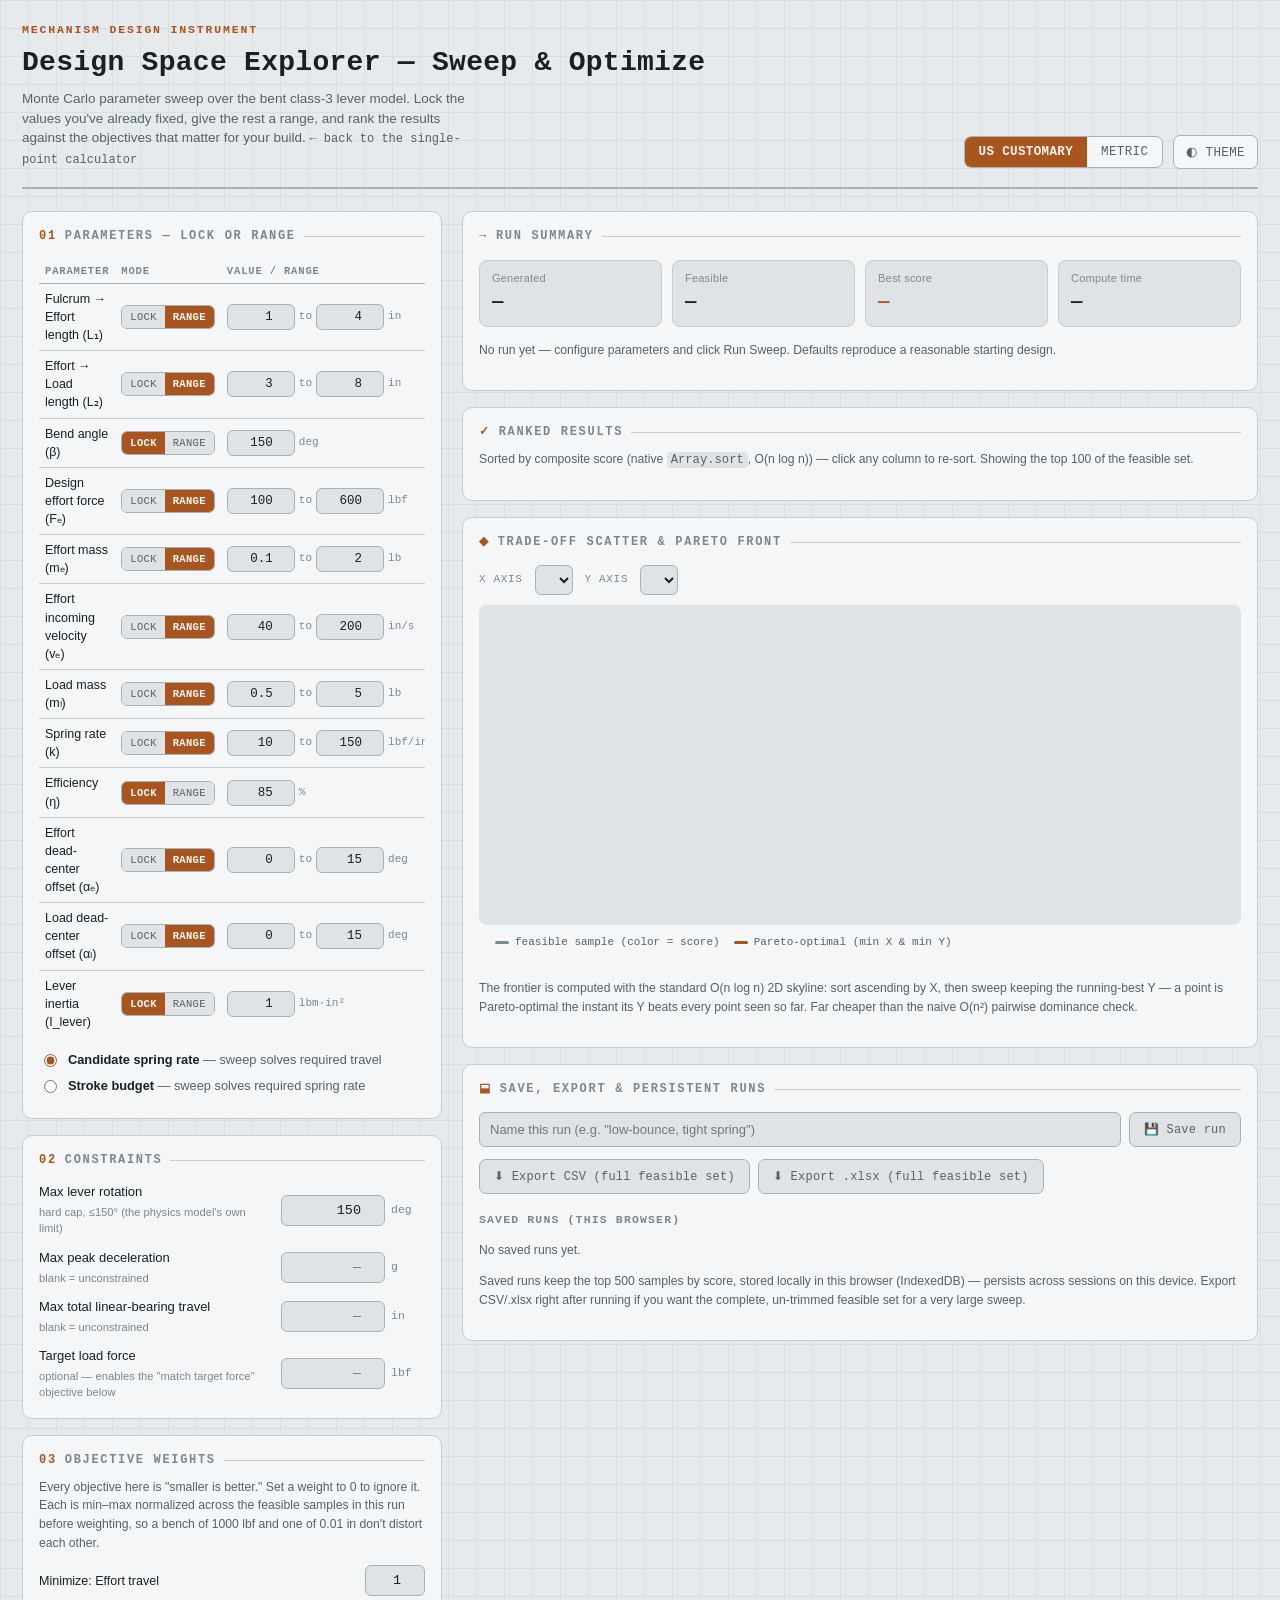
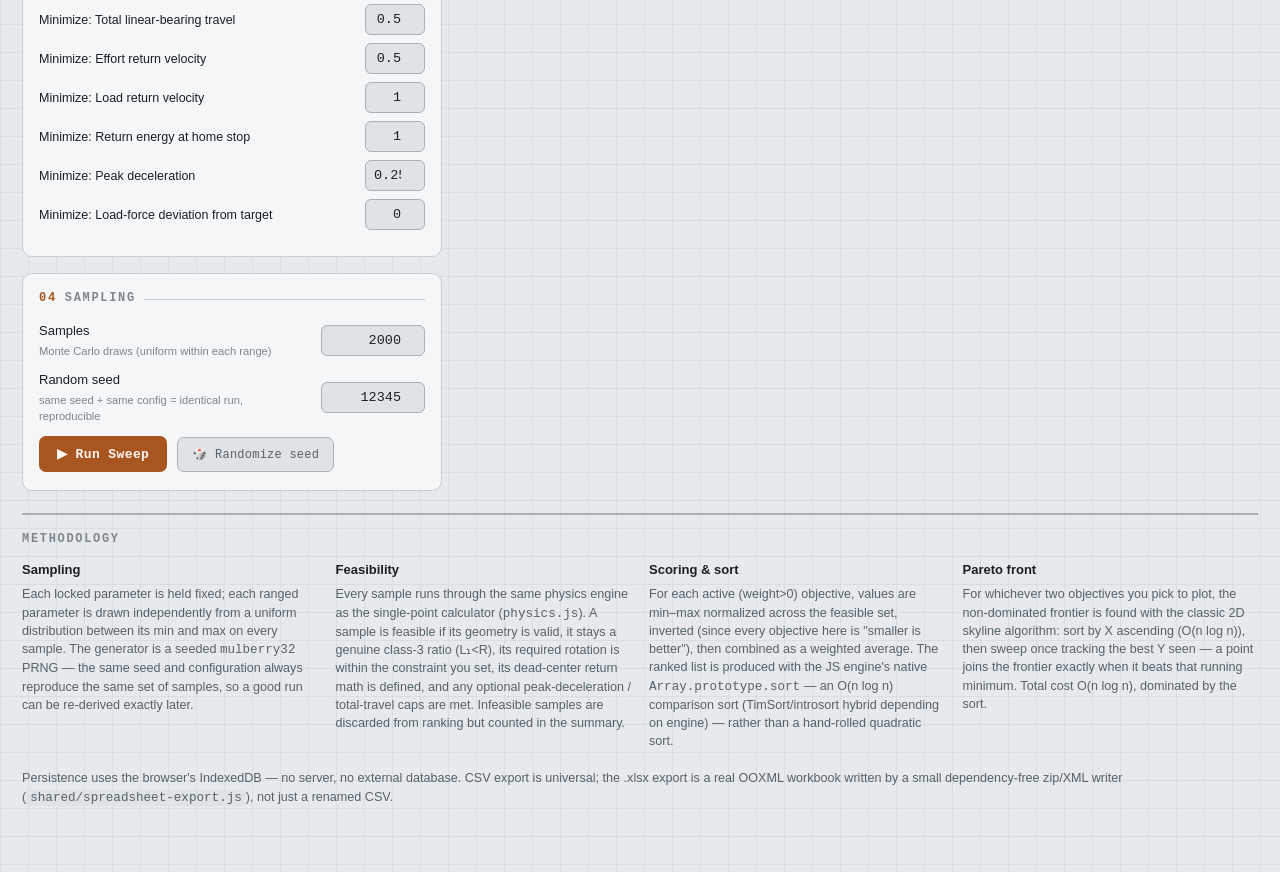
==== class3-lever-calculator/optimizer.html @ 18f984d5 "Add GitHub Pages, shared toolkit utilities, and a sweep/optimizer tool - GitHub Pages: workflow + ro" ====
<!doctype html>
<html lang="en">
<head>
<meta charset="UTF-8" />
<meta name="viewport" content="width=device-width, initial-scale=1.0" />
<title>Bent Class-3 Lever — Design Space Explorer</title>
<link rel="stylesheet" href="../shared/theme.css" />
<style>
  /* ---------- page-specific additions ---------- */
  .backlink { font-family: var(--font-mono); font-size: 12px; color: var(--ink-soft); text-decoration: none; }
  .backlink:hover { color: var(--accent); }

  .param-table { width: 100%; border-collapse: collapse; }
  .param-table th {
    text-align: left; font-family: var(--font-mono); font-size: 10.5px; letter-spacing: 0.08em;
    text-transform: uppercase; color: var(--ink-faint); padding: 4px 6px; border-bottom: 1px solid var(--line-strong);
  }
  .param-table td { padding: 6px 6px; border-bottom: 1px solid var(--line); font-size: 12.5px; vertical-align: middle; }
  .param-table tr:last-child td { border-bottom: none; }
  .param-table input[type="number"] { width: 68px; font-size: 12.5px; padding: 5px 6px; }
  .mode-toggle { display: inline-flex; border: 1px solid var(--line-strong); border-radius: 6px; overflow: hidden; }
  .mode-toggle button {
    border: none; background: var(--surface-2); color: var(--ink-soft); font-family: var(--font-mono);
    font-size: 10.5px; padding: 5px 8px; cursor: pointer; letter-spacing: 0.03em;
  }
  .mode-toggle button.active { background: var(--accent); color: var(--accent-ink); font-weight: 700; }
  .range-cell { display: flex; align-items: center; gap: 4px; }
  .range-cell span.to { color: var(--ink-faint); font-family: var(--font-mono); font-size: 11px; }
  .param-label { font-size: 12.5px; color: var(--ink); }

  .weight-row { display: grid; grid-template-columns: 1fr 60px; gap: 8px; align-items: center; margin-bottom: 8px; }
  .weight-row label { font-size: 12.5px; color: var(--ink); }
  .weight-row input { width: 100%; }

  .run-bar { display: flex; flex-wrap: wrap; gap: 10px; align-items: center; margin-top: 4px; }
  .run-btn {
    background: var(--accent); color: var(--accent-ink); border: none; border-radius: 7px;
    padding: 10px 18px; font-family: var(--font-mono); font-size: 13px; font-weight: 700;
    letter-spacing: 0.03em; cursor: pointer;
  }
  .run-btn:hover { filter: brightness(1.06); }
  .run-btn:disabled { opacity: 0.5; cursor: default; }
  .ghost-btn {
    background: var(--surface-2); color: var(--ink-soft); border: 1px solid var(--line-strong);
    border-radius: 7px; padding: 9px 14px; font-family: var(--font-mono); font-size: 12px;
    cursor: pointer; letter-spacing: 0.02em;
  }
  .ghost-btn:hover { color: var(--ink); }

  .summary-strip { display: grid; grid-template-columns: repeat(auto-fit, minmax(120px, 1fr)); gap: 10px; margin-bottom: 14px; }

  th.sortable { cursor: pointer; user-select: none; white-space: nowrap; }
  th.sortable:hover { color: var(--ink); }
  th.sortable .arrow { color: var(--accent); margin-left: 3px; }
  td.pareto-yes { position: relative; }
  tr.pareto-row { background: var(--accent-soft); }

  .axis-picker { display: flex; gap: 12px; flex-wrap: wrap; margin-bottom: 10px; align-items: center; }
  .axis-picker label { font-family: var(--font-mono); font-size: 11px; color: var(--ink-faint); text-transform: uppercase; letter-spacing: 0.06em; }
  .axis-picker select {
    font-family: var(--font-mono); font-size: 12px; padding: 6px 8px; border-radius: 6px;
    border: 1px solid var(--line-strong); background: var(--surface-2); color: var(--ink);
  }
  canvas#scatter { width: 100%; height: 320px; display: block; background: var(--surface-2); border-radius: 8px; }

  .saved-run { display: flex; justify-content: space-between; align-items: center; gap: 8px; padding: 8px 0; border-bottom: 1px solid var(--line); }
  .saved-run:last-child { border-bottom: none; }
  .saved-run .meta { font-size: 12px; color: var(--ink-soft); }
  .saved-run .meta strong { color: var(--ink); }
  .saved-run .actions { display: flex; gap: 6px; flex-wrap: wrap; }
  .saved-run .actions button {
    background: none; border: 1px solid var(--line-strong); color: var(--ink-soft); border-radius: 5px;
    padding: 4px 8px; font-family: var(--font-mono); font-size: 10.5px; cursor: pointer;
  }
  .saved-run .actions button:hover { color: var(--accent); border-color: var(--accent); }

  .save-row { display: flex; gap: 8px; margin-bottom: 12px; }
  .save-row input[type="text"] {
    flex: 1; padding: 8px 10px; border-radius: 6px; border: 1px solid var(--line-strong);
    background: var(--surface-2); color: var(--ink); font-size: 13px; font-family: var(--font-sans);
  }

  .export-row { display: flex; gap: 8px; flex-wrap: wrap; margin-top: 10px; }
</style>
</head>
<body>
<div class="wrap">

  <header class="top">
    <div class="title-block">
      <div class="eyebrow">Mechanism Design Instrument</div>
      <h1>Design Space Explorer — Sweep &amp; Optimize</h1>
      <p class="sub">Monte Carlo parameter sweep over the bent class-3 lever model. Lock the values you've already fixed, give the rest a range, and rank the results against the objectives that matter for your build. <a class="backlink" href="index.html">← back to the single-point calculator</a></p>
    </div>
    <div class="top-controls">
      <div class="segmented" id="unitToggle" role="group" aria-label="Unit system">
        <button data-unit="us" class="active">US CUSTOMARY</button>
        <button data-unit="si">METRIC</button>
      </div>
      <button class="theme-btn" id="themeToggle" type="button">◐ THEME</button>
    </div>
  </header>

  <div class="layout">
    <!-- ============ CONFIG COLUMN ============ -->
    <div class="col">

      <div class="card">
        <h2><span class="n">01</span> Parameters — Lock or Range</h2>
        <div class="table-wrap">
          <table class="param-table" id="paramTable">
            <thead><tr><th>Parameter</th><th>Mode</th><th>Value / Range</th></tr></thead>
            <tbody></tbody>
          </table>
        </div>
        <div class="radio-toggle" id="springModeToggle" style="margin-top:14px;">
          <label><input type="radio" name="springMode" value="givenK" checked> <span><strong>Candidate spring rate</strong> — sweep solves required travel</span></label>
          <label><input type="radio" name="springMode" value="givenX"> <span><strong>Stroke budget</strong> — sweep solves required spring rate</span></label>
        </div>
      </div>

      <div class="card">
        <h2><span class="n">02</span> Constraints</h2>
        <div class="field-row">
          <label><span class="label-text">Max lever rotation</span><span class="hint">hard cap, ≤150° (the physics model's own limit)</span></label>
          <div class="input-unit"><input type="number" id="cMaxDTheta" value="150" min="1" max="150" /><span class="unit-tag">deg</span></div>
        </div>
        <div class="field-row">
          <label><span class="label-text">Max peak deceleration</span><span class="hint">blank = unconstrained</span></label>
          <div class="input-unit"><input type="number" id="cMaxG" placeholder="—" /><span class="unit-tag">g</span></div>
        </div>
        <div class="field-row">
          <label><span class="label-text">Max total linear-bearing travel</span><span class="hint">blank = unconstrained</span></label>
          <div class="input-unit"><input type="number" id="cMaxTravel" placeholder="—" /><span class="unit-tag" data-u="length"></span></div>
        </div>
        <div class="field-row">
          <label><span class="label-text">Target load force</span><span class="hint">optional — enables the "match target force" objective below</span></label>
          <div class="input-unit"><input type="number" id="cTargetFl" placeholder="—" /><span class="unit-tag" data-u="force"></span></div>
        </div>
      </div>

      <div class="card">
        <h2><span class="n">03</span> Objective Weights</h2>
        <p class="note" style="margin-top:-6px;">Every objective here is "smaller is better." Set a weight to 0 to ignore it. Each is min–max normalized across the feasible samples in this run before weighting, so a bench of 1000 lbf and one of 0.01 in don't distort each other.</p>
        <div id="weightRows"></div>
      </div>

      <div class="card">
        <h2><span class="n">04</span> Sampling</h2>
        <div class="field-row">
          <label><span class="label-text">Samples</span><span class="hint">Monte Carlo draws (uniform within each range)</span></label>
          <div class="input-unit"><input type="number" id="nSamples" value="2000" min="10" max="50000" step="1" /></div>
        </div>
        <div class="field-row">
          <label><span class="label-text">Random seed</span><span class="hint">same seed + same config = identical run, reproducible</span></label>
          <div class="input-unit"><input type="number" id="seed" value="12345" /></div>
        </div>
        <div class="run-bar">
          <button class="run-btn" id="runBtn" type="button">▶ Run Sweep</button>
          <button class="ghost-btn" id="randomSeedBtn" type="button">🎲 Randomize seed</button>
        </div>
      </div>

    </div>

    <!-- ============ RESULTS COLUMN ============ -->
    <div class="col">

      <div class="card">
        <h2><span class="n">→</span> Run Summary</h2>
        <div class="summary-strip" id="summaryStrip">
          <div class="stat"><div class="label">Generated</div><div class="value">—</div></div>
          <div class="stat"><div class="label">Feasible</div><div class="value">—</div></div>
          <div class="stat accent"><div class="label">Best score</div><div class="value">—</div></div>
          <div class="stat"><div class="label">Compute time</div><div class="value">—</div></div>
        </div>
        <p class="note" id="emptyNote">No run yet — configure parameters and click Run Sweep. Defaults reproduce a reasonable starting design.</p>
      </div>

      <div class="card">
        <h2><span class="n">✓</span> Ranked Results</h2>
        <p class="note" style="margin-top:-6px;">Sorted by composite score (native <code>Array.sort</code>, O(n log n)) — click any column to re-sort. Showing the top <span id="tableLimitLabel">100</span> of the feasible set.</p>
        <div class="table-wrap">
          <table class="spec" id="resultsTable">
            <thead><tr></tr></thead>
            <tbody></tbody>
          </table>
        </div>
      </div>

      <div class="card">
        <h2><span class="n">◆</span> Trade-off Scatter &amp; Pareto Front</h2>
        <div class="axis-picker">
          <label>X axis</label><select id="axisX"></select>
          <label>Y axis</label><select id="axisY"></select>
          <span class="note" id="paretoCount" style="margin:0;"></span>
        </div>
        <canvas id="scatter" width="900" height="320"></canvas>
        <div class="diagram-legend">
          <span class="item"><span class="swatch" style="background:var(--ink-faint);"></span> feasible sample (color = score)</span>
          <span class="item"><span class="swatch" style="background:var(--accent);"></span> Pareto-optimal (min X &amp; min Y)</span>
        </div>
        <p class="note">The frontier is computed with the standard O(n log n) 2D skyline: sort ascending by X, then sweep keeping the running-best Y — a point is Pareto-optimal the instant its Y beats every point seen so far. Far cheaper than the naive O(n²) pairwise dominance check.</p>
      </div>

      <div class="card">
        <h2><span class="n">⬓</span> Save, Export &amp; Persistent Runs</h2>
        <div class="save-row">
          <input type="text" id="saveName" placeholder="Name this run (e.g. &quot;low-bounce, tight spring&quot;)" />
          <button class="ghost-btn" id="saveBtn" type="button">💾 Save run</button>
        </div>
        <div class="export-row">
          <button class="ghost-btn" id="exportCsvBtn" type="button">⬇ Export CSV (full feasible set)</button>
          <button class="ghost-btn" id="exportXlsxBtn" type="button">⬇ Export .xlsx (full feasible set)</button>
        </div>
        <h3 style="font-family:var(--font-mono); font-size:11.5px; letter-spacing:0.1em; text-transform:uppercase; color:var(--ink-faint); margin:18px 0 6px;">Saved runs (this browser)</h3>
        <div id="savedRunsList"><p class="note">No saved runs yet.</p></div>
        <p class="note">Saved runs keep the top 500 samples by score, stored locally in this browser (IndexedDB) — persists across sessions on this device. Export CSV/.xlsx right after running if you want the complete, un-trimmed feasible set for a very large sweep.</p>
      </div>

    </div>
  </div>

  <footer class="methodology">
    <h2>Methodology</h2>
    <div class="grid">
      <div>
        <h3>Sampling</h3>
        <p>Each locked parameter is held fixed; each ranged parameter is drawn independently from a uniform distribution between its min and max on every sample. The generator is a seeded <code>mulberry32</code> PRNG — the same seed and configuration always reproduce the same set of samples, so a good run can be re-derived exactly later.</p>
      </div>
      <div>
        <h3>Feasibility</h3>
        <p>Every sample runs through the same physics engine as the single-point calculator (<code>physics.js</code>). A sample is feasible if its geometry is valid, it stays a genuine class-3 ratio (L₁&lt;R), its required rotation is within the constraint you set, its dead-center return math is defined, and any optional peak-deceleration / total-travel caps are met. Infeasible samples are discarded from ranking but counted in the summary.</p>
      </div>
      <div>
        <h3>Scoring &amp; sort</h3>
        <p>For each active (weight&gt;0) objective, values are min–max normalized across the feasible set, inverted (since every objective here is "smaller is better"), then combined as a weighted average. The ranked list is produced with the JS engine's native <code>Array.prototype.sort</code> — an O(n log n) comparison sort (TimSort/introsort hybrid depending on engine) — rather than a hand-rolled quadratic sort.</p>
      </div>
      <div>
        <h3>Pareto front</h3>
        <p>For whichever two objectives you pick to plot, the non-dominated frontier is found with the classic 2D skyline algorithm: sort by X ascending (O(n log n)), then sweep once tracking the best Y seen — a point joins the frontier exactly when it beats that running minimum. Total cost O(n log n), dominated by the sort.</p>
      </div>
    </div>
    <p class="note" style="margin-top:14px;">Persistence uses the browser's IndexedDB — no server, no external database. CSV export is universal; the .xlsx export is a real OOXML workbook written by a small dependency-free zip/XML writer (<code>shared/spreadsheet-export.js</code>), not just a renamed CSV.</p>
  </footer>

</div>

<script src="../shared/prng.js"></script>
<script src="../shared/spreadsheet-export.js"></script>
<script src="../shared/idb-store.js"></script>
<script src="physics.js"></script>
<script>
(function () {
  "use strict";

  const LP = window.LeverPhysics;
  const { DEG_TO_RAD } = LP;
  let sys = "us";

  // ---------- parameter metadata ----------
  const PARAM_DEFS = [
    { id: "L1", label: "Fulcrum → Effort length (L₁)", kind: "length", lock: 2.0, range: [1, 4] },
    { id: "L2", label: "Effort → Load length (L₂)", kind: "length", lock: 5.0, range: [3, 8] },
    { id: "beta", label: "Bend angle (β)", kind: "deg", lock: 150, range: [90, 180] },
    { id: "Fe", label: "Design effort force (Fₑ)", kind: "force", lock: 300, range: [100, 600] },
    { id: "me", label: "Effort mass (mₑ)", kind: "mass", lock: 0.5, range: [0.1, 2] },
    { id: "ve", label: "Effort incoming velocity (vₑ)", kind: "velocity", lock: 120, range: [40, 200] },
    { id: "ml", label: "Load mass (mₗ)", kind: "mass", lock: 2.0, range: [0.5, 5] },
    { id: "k", label: "Spring rate (k)", kind: "rate", lock: 50, range: [10, 150], springMode: "givenK" },
    { id: "xBudget", label: "Spring travel budget", kind: "length", lock: 1.0, range: [0.25, 2], springMode: "givenX" },
    { id: "eta", label: "Efficiency (η)", kind: "pct", lock: 85, range: [60, 95] },
    { id: "alphaEffort", label: "Effort dead-center offset (αₑ)", kind: "deg", lock: 3, range: [0, 15] },
    { id: "alphaLoad", label: "Load dead-center offset (αₗ)", kind: "deg", lock: 3, range: [0, 15] },
    { id: "ILever", label: "Lever inertia (I_lever)", kind: "inertia", lock: 1.0, range: [0.2, 3] }
  ];

  function paramToSI(p, displayVal) {
    if (p.kind === "deg") return displayVal;
    if (p.kind === "pct") return displayVal / 100;
    return LP.toSI(p.kind, displayVal, sys);
  }
  function paramFromSI(p, siVal) {
    if (p.kind === "deg") return siVal;
    if (p.kind === "pct") return siVal * 100;
    return LP.fromSI(p.kind, siVal, sys);
  }
  function unitLabel(p) {
    if (p.kind === "deg") return "deg";
    if (p.kind === "pct") return "%";
    return LP.UNITS[sys][p.kind];
  }

  // param config state: { mode: 'lock'|'range', lock: number, min: number, max: number } in DISPLAY units
  const paramConfigs = {};
  PARAM_DEFS.forEach(p => {
    paramConfigs[p.id] = { mode: "range", lock: p.lock, min: p.range[0], max: p.range[1] };
  });
  paramConfigs.beta.mode = "lock"; // sensible default: most people fix bend angle, sweep the rest
  paramConfigs.ILever.mode = "lock";
  paramConfigs.eta.mode = "lock";

  let springMode = "givenK";

  // ---------- metrics (all "smaller is better") ----------
  const METRICS = [
    { id: "sE", label: "Effort travel", kind: "length", get: s => s.r.sE },
    { id: "totalTravel", label: "Total linear-bearing travel", kind: "length", get: s => s.r.totalTravel },
    { id: "vEffortHome", label: "Effort return velocity", kind: "velocity", get: s => s.r.vEffortHome },
    { id: "vLoadHome", label: "Load return velocity", kind: "velocity", get: s => s.r.vLoadHome },
    { id: "Ereturn", label: "Return energy at home stop", kind: "energy", get: s => s.r.Ereturn },
    { id: "aMaxG", label: "Peak deceleration", kind: "g", get: s => s.r.aMaxG },
    { id: "FloadDevPct", label: "Load-force deviation from target", kind: "pct", get: s => s.FloadDevPct }
  ];
  const defaultWeights = { sE: 1, totalTravel: 0.5, vEffortHome: 0.5, vLoadHome: 1, Ereturn: 1, aMaxG: 0.25, FloadDevPct: 0 };
  const weights = Object.assign({}, defaultWeights);

  function fmtMetric(kind, siVal) {
    if (kind === "energy") return sys === "us" ? siVal / (LP.LBF_TO_N * LP.IN_TO_M) : siVal;
    if (kind === "g" || kind === "pct") return siVal;
    return LP.fromSI(kind, siVal, sys);
  }
  function metricUnit(kind) {
    if (kind === "energy") return sys === "us" ? "in·lbf" : "J";
    if (kind === "g") return "g";
    if (kind === "pct") return "%";
    return LP.UNITS[sys][kind];
  }

  // ---------- build parameter table UI ----------
  const paramTableBody = document.querySelector("#paramTable tbody");
  function renderParamTable() {
    paramTableBody.innerHTML = "";
    PARAM_DEFS.forEach(p => {
      if (p.springMode && p.springMode !== springMode) return;
      const cfg = paramConfigs[p.id];
      const tr = document.createElement("tr");
      tr.dataset.id = p.id;

      const tdLabel = document.createElement("td");
      tdLabel.innerHTML = `<span class="param-label">${p.label}</span>`;
      tr.appendChild(tdLabel);

      const tdMode = document.createElement("td");
      tdMode.innerHTML = `<div class="mode-toggle">
        <button data-mode="lock" class="${cfg.mode === "lock" ? "active" : ""}">LOCK</button>
        <button data-mode="range" class="${cfg.mode === "range" ? "active" : ""}">RANGE</button>
      </div>`;
      tr.appendChild(tdMode);

      const tdVal = document.createElement("td");
      renderValueCell(tdVal, p, cfg);
      tr.appendChild(tdVal);

      paramTableBody.appendChild(tr);

      tdMode.querySelectorAll("button").forEach(btn => {
        btn.addEventListener("click", () => {
          cfg.mode = btn.dataset.mode;
          tdMode.querySelectorAll("button").forEach(b => b.classList.toggle("active", b === btn));
          renderValueCell(tdVal, p, cfg);
        });
      });
    });
  }

  function renderValueCell(td, p, cfg) {
    td.innerHTML = "";
    const unit = unitLabel(p);
    if (cfg.mode === "lock") {
      td.innerHTML = `<div class="range-cell"><input type="number" class="v-lock" step="any" value="${cfg.lock}"> <span class="to">${unit}</span></div>`;
      td.querySelector(".v-lock").addEventListener("input", e => { cfg.lock = parseFloat(e.target.value) || 0; });
    } else {
      td.innerHTML = `<div class="range-cell"><input type="number" class="v-min" step="any" value="${cfg.min}"> <span class="to">to</span> <input type="number" class="v-max" step="any" value="${cfg.max}"> <span class="to">${unit}</span></div>`;
      td.querySelector(".v-min").addEventListener("input", e => { cfg.min = parseFloat(e.target.value) || 0; });
      td.querySelector(".v-max").addEventListener("input", e => { cfg.max = parseFloat(e.target.value) || 0; });
    }
  }

  document.querySelectorAll('input[name="springMode"]').forEach(r => {
    r.addEventListener("change", e => { springMode = e.target.value; renderParamTable(); });
  });

  // ---------- weight rows ----------
  const weightRowsEl = document.getElementById("weightRows");
  function renderWeightRows() {
    weightRowsEl.innerHTML = "";
    METRICS.forEach(m => {
      const row = document.createElement("div");
      row.className = "weight-row";
      row.innerHTML = `<label>Minimize: ${m.label}</label><input type="number" step="0.05" min="0" max="5" value="${weights[m.id]}">`;
      row.querySelector("input").addEventListener("input", e => { weights[m.id] = Math.max(0, parseFloat(e.target.value) || 0); });
      weightRowsEl.appendChild(row);
    });
  }

  // ---------- unit toggle / theme ----------
  function refreshLengthTags() {
    document.querySelectorAll('.unit-tag[data-u="length"]').forEach(el => el.textContent = LP.UNITS[sys].length);
    document.querySelectorAll('.unit-tag[data-u="force"]').forEach(el => el.textContent = LP.UNITS[sys].force);
  }
  document.getElementById("unitToggle").addEventListener("click", e => {
    const btn = e.target.closest("button[data-unit]");
    if (!btn) return;
    const oldSys = sys;
    sys = btn.getAttribute("data-unit");
    if (oldSys === sys) return;
    document.querySelectorAll("#unitToggle button").forEach(b => b.classList.toggle("active", b === btn));
    // convert stored display-unit configs so the underlying physical scenario is unchanged
    PARAM_DEFS.forEach(p => {
      if (p.kind === "deg" || p.kind === "pct") return;
      const cfg = paramConfigs[p.id];
      const siLock = LP.toSI(p.kind, cfg.lock, oldSys);
      const siMin = LP.toSI(p.kind, cfg.min, oldSys);
      const siMax = LP.toSI(p.kind, cfg.max, oldSys);
      cfg.lock = round(LP.fromSI(p.kind, siLock, sys));
      cfg.min = round(LP.fromSI(p.kind, siMin, sys));
      cfg.max = round(LP.fromSI(p.kind, siMax, sys));
    });
    refreshLengthTags();
    renderParamTable();
    if (lastRun) runSweep(); // refresh displayed results in the new units
  });

  document.getElementById("themeToggle").addEventListener("click", () => {
    const root = document.documentElement;
    const cur = root.getAttribute("data-theme");
    const prefersDark = window.matchMedia("(prefers-color-scheme: dark)").matches;
    root.setAttribute("data-theme", !cur ? (prefersDark ? "light" : "dark") : (cur === "dark" ? "light" : "dark"));
    if (lastRun) drawScatter();
  });

  function round(v) { return Math.round(v * 10000) / 10000; }

  // ---------- sweep engine ----------
  let lastRun = null; // { samples: feasible[], generated, elapsedMs, config snapshot }

  function runSweep() {
    const n = clampInt(document.getElementById("nSamples").value, 10, 50000, 2000);
    const seed = parseInt(document.getElementById("seed").value, 10) || 12345;
    const rand = window.SharedPRNG.mulberry32(seed);
    const t0 = performance.now();

    const maxDTheta = clampInt(document.getElementById("cMaxDTheta").value, 1, 150, 150);
    const maxGraw = parseFloat(document.getElementById("cMaxG").value);
    const maxG = isFinite(maxGraw) ? maxGraw : Infinity;
    const maxTravelRaw = parseFloat(document.getElementById("cMaxTravel").value);
    const maxTravelSI = isFinite(maxTravelRaw) ? LP.toSI("length", maxTravelRaw, sys) : Infinity;
    const targetFlRaw = parseFloat(document.getElementById("cTargetFl").value);
    const targetFlSI = isFinite(targetFlRaw) && targetFlRaw > 0 ? LP.toSI("force", targetFlRaw, sys) : 0;

    const all = [];
    for (let i = 0; i < n; i++) {
      const input = { springMode };
      PARAM_DEFS.forEach(p => {
        if (p.springMode && p.springMode !== springMode) return;
        const cfg = paramConfigs[p.id];
        const displayVal = cfg.mode === "lock" ? cfg.lock : window.SharedPRNG.uniform(rand, cfg.min, cfg.max);
        input[p.id] = paramToSI(p, displayVal);
      });
      if (input.k === undefined) input.k = 0;
      if (input.xBudget === undefined) input.xBudget = 0;

      const r = LP.computeAll(input);
      const FloadDevPct = targetFlSI > 0 && isFinite(r.Fl) ? Math.abs(r.Fl - targetFlSI) / targetFlSI * 100 : 0;
      all.push({ input, r, FloadDevPct, score: 0 });
    }

    const feasible = all.filter(s =>
      s.r.feasible &&
      s.r.dThetaDeg <= maxDTheta &&
      s.r.aMaxG <= maxG &&
      s.r.totalTravel <= maxTravelSI
    );

    // composite scoring
    const activeMetrics = METRICS.filter(m => weights[m.id] > 0 && (m.id !== "FloadDevPct" || targetFlSI > 0));
    const ranges = {};
    activeMetrics.forEach(m => {
      let lo = Infinity, hi = -Infinity;
      feasible.forEach(s => { const v = m.get(s); if (v < lo) lo = v; if (v > hi) hi = v; });
      ranges[m.id] = { lo, hi };
    });
    const totalWeight = activeMetrics.reduce((a, m) => a + weights[m.id], 0) || 1;
    feasible.forEach(s => {
      let score = 0;
      activeMetrics.forEach(m => {
        const v = m.get(s);
        const { lo, hi } = ranges[m.id];
        const norm = hi > lo ? (v - lo) / (hi - lo) : 0;
        score += weights[m.id] * (1 - norm);
      });
      s.score = score / totalWeight;
    });
    feasible.sort((a, b) => b.score - a.score); // native O(n log n) sort

    const elapsedMs = performance.now() - t0;
    lastRun = { feasible, generated: n, elapsedMs, activeMetrics };
    renderSummary();
    renderResultsTable("score", "desc");
    populateAxisPickers();
    drawScatter();
    document.getElementById("emptyNote").style.display = "none";
  }

  function clampInt(v, lo, hi, dflt) {
    const n = parseInt(v, 10);
    if (!isFinite(n)) return dflt;
    return Math.max(lo, Math.min(hi, n));
  }

  document.getElementById("runBtn").addEventListener("click", runSweep);
  document.getElementById("randomSeedBtn").addEventListener("click", () => {
    document.getElementById("seed").value = Math.floor(Math.random() * 2147483647);
  });

  // ---------- summary ----------
  function renderSummary() {
    const strip = document.getElementById("summaryStrip");
    const best = lastRun.feasible[0];
    strip.innerHTML = `
      <div class="stat"><div class="label">Generated</div><div class="value">${lastRun.generated.toLocaleString()}</div></div>
      <div class="stat"><div class="label">Feasible</div><div class="value">${lastRun.feasible.length.toLocaleString()} <span class="unit">/ ${lastRun.generated.toLocaleString()}</span></div></div>
      <div class="stat accent"><div class="label">Best score</div><div class="value">${best ? best.score.toFixed(4) : "—"}</div></div>
      <div class="stat"><div class="label">Compute time</div><div class="value">${lastRun.elapsedMs.toFixed(1)} <span class="unit">ms</span></div></div>
    `;
  }

  // ---------- results table ----------
  const TABLE_COLS = [
    { id: "rank", label: "#", get: (s, i) => i + 1, dec: 0 },
    { id: "score", label: "Score", get: s => s.score, dec: 4 },
    { id: "L1", label: "L1", get: s => paramFromSI(PARAM_DEFS[0], s.input.L1), dec: 3 },
    { id: "L2", label: "L2", get: s => paramFromSI(PARAM_DEFS[1], s.input.L2), dec: 3 },
    { id: "beta", label: "β", get: s => s.input.beta, dec: 1 },
    { id: "Fe", label: "Fe", get: s => paramFromSI(PARAM_DEFS[3], s.input.Fe), dec: 1 },
    { id: "me", label: "me", get: s => paramFromSI(PARAM_DEFS[4], s.input.me), dec: 3 },
    { id: "ve", label: "ve", get: s => paramFromSI(PARAM_DEFS[5], s.input.ve), dec: 1 },
    { id: "ml", label: "ml", get: s => paramFromSI(PARAM_DEFS[6], s.input.ml), dec: 3 },
    { id: "eta", label: "η%", get: s => s.input.eta * 100, dec: 0 },
    { id: "alphaEffort", label: "αe", get: s => s.input.alphaEffort, dec: 1 },
    { id: "alphaLoad", label: "αl", get: s => s.input.alphaLoad, dec: 1 },
    { id: "Fl", label: "F_load", get: s => LP.fromSI("force", s.r.Fl, sys), dec: 2 },
    { id: "sE", label: "s_e", get: s => LP.fromSI("length", s.r.sE, sys), dec: 3 },
    { id: "xMax", label: "x_max", get: s => LP.fromSI("length", s.r.xMax, sys), dec: 3 },
    { id: "vEffortHome", label: "v_e,home", get: s => LP.fromSI("velocity", s.r.vEffortHome, sys), dec: 3 },
    { id: "vLoadHome", label: "v_l,home", get: s => LP.fromSI("velocity", s.r.vLoadHome, sys), dec: 3 },
    { id: "totalTravel", label: "Total travel", get: s => LP.fromSI("length", s.r.totalTravel, sys), dec: 3 }
  ];
  const TABLE_LIMIT = 100;
  let sortState = { key: "score", dir: "desc" };

  function renderResultsTable() {
    const table = document.getElementById("resultsTable");
    const thead = table.querySelector("thead tr");
    thead.innerHTML = "";
    TABLE_COLS.forEach(col => {
      const th = document.createElement("th");
      th.className = "sortable";
      th.textContent = col.label;
      if (sortState.key === col.id) {
        const arrow = document.createElement("span");
        arrow.className = "arrow";
        arrow.textContent = sortState.dir === "desc" ? "▾" : "▴";
        th.appendChild(arrow);
      }
      th.addEventListener("click", () => {
        if (sortState.key === col.id) sortState.dir = sortState.dir === "desc" ? "asc" : "desc";
        else sortState = { key: col.id, dir: "desc" };
        renderResultsTable();
      });
      thead.appendChild(th);
    });

    const col = TABLE_COLS.find(c => c.id === sortState.key);
    const sorted = lastRun.feasible.slice().sort((a, b) => {
      const va = col.get(a, 0), vb = col.get(b, 0);
      return sortState.dir === "desc" ? vb - va : va - vb;
    });
    const paretoIdxSet = lastRun.paretoIndexSet || new Set();
    const originalIndex = new Map(lastRun.feasible.map((s, i) => [s, i]));

    const tbody = table.querySelector("tbody");
    tbody.innerHTML = "";
    sorted.slice(0, TABLE_LIMIT).forEach((s) => {
      const tr = document.createElement("tr");
      const isPareto = paretoIdxSet.has(originalIndex.get(s));
      if (isPareto) tr.classList.add("pareto-row");
      TABLE_COLS.forEach(c => {
        const td = document.createElement("td");
        td.className = "val";
        const v = c.get(s, originalIndex.get(s));
        td.textContent = isFinite(v) ? v.toFixed(c.dec) : "—";
        tr.appendChild(td);
      });
      tbody.appendChild(tr);
    });
    document.getElementById("tableLimitLabel").textContent = Math.min(TABLE_LIMIT, lastRun.feasible.length);
  }

  // ---------- scatter + pareto ----------
  const axisXSel = document.getElementById("axisX");
  const axisYSel = document.getElementById("axisY");
  function populateAxisPickers() {
    const opts = METRICS.filter(m => m.id !== "FloadDevPct" || lastRun.activeMetrics.some(a => a.id === "FloadDevPct") || true)
      .map(m => `<option value="${m.id}">${m.label}</option>`).join("");
    axisXSel.innerHTML = opts; axisYSel.innerHTML = opts;
    axisXSel.value = "sE"; axisYSel.value = "vLoadHome";
  }
  axisXSel.addEventListener("change", () => { computePareto(); renderResultsTable(); drawScatter(); });
  axisYSel.addEventListener("change", () => { computePareto(); renderResultsTable(); drawScatter(); });

  function computePareto() {
    if (!lastRun) return;
    const mx = METRICS.find(m => m.id === axisXSel.value);
    const my = METRICS.find(m => m.id === axisYSel.value);
    const pts = lastRun.feasible.map((s, i) => ({ i, x: mx.get(s), y: my.get(s) }));
    pts.sort((a, b) => a.x - b.x); // O(n log n)
    let bestY = Infinity;
    const paretoSet = new Set();
    for (const pt of pts) {
      if (pt.y < bestY) { paretoSet.add(pt.i); bestY = pt.y; }
    }
    lastRun.paretoIndexSet = paretoSet;
    document.getElementById("paretoCount").textContent = `${paretoSet.size} of ${lastRun.feasible.length} samples are Pareto-optimal for this pair`;
  }

  function cssVar(name) { return getComputedStyle(document.documentElement).getPropertyValue(name).trim(); }

  function drawScatter() {
    if (!lastRun) return;
    computePareto();
    const canvas = document.getElementById("scatter");
    const rect = canvas.getBoundingClientRect();
    const dpr = window.devicePixelRatio || 1;
    canvas.width = Math.round((rect.width || 860) * dpr);
    canvas.height = Math.round(320 * dpr);
    const ctx = canvas.getContext("2d");
    ctx.setTransform(dpr, 0, 0, dpr, 0, 0);
    const W = rect.width || 860, H = 320;
    ctx.clearRect(0, 0, W, H);

    const mx = METRICS.find(m => m.id === axisXSel.value);
    const my = METRICS.find(m => m.id === axisYSel.value);
    const ink = cssVar("--ink"), inkFaint = cssVar("--ink-faint"), inkSoft = cssVar("--ink-soft"), accent = cssVar("--accent"), line = cssVar("--line");

    const pad = { l: 56, r: 20, t: 16, b: 40 };
    const plotW = W - pad.l - pad.r, plotH = H - pad.t - pad.b;

    const xs = lastRun.feasible.map(mx.get), ys = lastRun.feasible.map(my.get);
    const xMin = Math.min(...xs), xMax = Math.max(...xs);
    const yMin = Math.min(...ys), yMax = Math.max(...ys);
    const sx = v => pad.l + (xMax > xMin ? (v - xMin) / (xMax - xMin) : 0.5) * plotW;
    const sy = v => pad.t + plotH - (yMax > yMin ? (v - yMin) / (yMax - yMin) : 0.5) * plotH;

    // axes
    ctx.strokeStyle = line; ctx.lineWidth = 1;
    ctx.beginPath(); ctx.moveTo(pad.l, pad.t); ctx.lineTo(pad.l, pad.t + plotH); ctx.lineTo(pad.l + plotW, pad.t + plotH); ctx.stroke();
    ctx.fillStyle = inkFaint; ctx.font = "10.5px " + cssVar("--font-mono");
    ctx.fillText(fmtAxisVal(mx, xMin), pad.l, pad.t + plotH + 14);
    ctx.fillText(fmtAxisVal(mx, xMax), pad.l + plotW - 30, pad.t + plotH + 14);
    ctx.save(); ctx.translate(12, pad.t + plotH); ctx.rotate(-Math.PI / 2);
    ctx.fillText(fmtAxisVal(my, yMin), 0, 0); ctx.restore();
    ctx.fillStyle = inkSoft; ctx.font = "11px " + cssVar("--font-mono");
    ctx.fillText(mx.label + " →", pad.l + plotW / 2 - 40, H - 6);

    // points
    const paretoSet = lastRun.paretoIndexSet;
    lastRun.feasible.forEach((s, i) => {
      if (paretoSet.has(i)) return; // draw non-pareto first, pareto on top
      const px = sx(mx.get(s)), py = sy(my.get(s));
      ctx.fillStyle = inkFaint;
      ctx.globalAlpha = 0.45;
      ctx.beginPath(); ctx.arc(px, py, 2.2, 0, Math.PI * 2); ctx.fill();
    });
    ctx.globalAlpha = 1;

    // pareto frontier line + points
    const frontierPts = Array.from(paretoSet).map(i => ({ x: mx.get(lastRun.feasible[i]), y: my.get(lastRun.feasible[i]) }));
    frontierPts.sort((a, b) => a.x - b.x);
    ctx.strokeStyle = accent; ctx.lineWidth = 1.6;
    ctx.beginPath();
    frontierPts.forEach((p, i) => { const px = sx(p.x), py = sy(p.y); if (i === 0) ctx.moveTo(px, py); else ctx.lineTo(px, py); });
    ctx.stroke();
    frontierPts.forEach(p => {
      ctx.fillStyle = accent;
      ctx.beginPath(); ctx.arc(sx(p.x), sy(p.y), 3.2, 0, Math.PI * 2); ctx.fill();
    });
  }

  function fmtAxisVal(m, v) {
    const val = fmtMetric(m.kind, v);
    return (isFinite(val) ? val.toFixed(2) : "—") + " " + metricUnit(m.kind);
  }

  // ---------- export ----------
  const EXPORT_COLS = TABLE_COLS.filter(c => c.id !== "rank");
  function buildExportRows(samples) {
    const headers = ["rank", ...EXPORT_COLS.map(c => c.label), "pareto_optimal_current_axes"];
    const paretoSet = lastRun.paretoIndexSet || new Set();
    const originalIndex = new Map(lastRun.feasible.map((s, i) => [s, i]));
    const rows = samples.map((s, idx) => [
      idx + 1,
      ...EXPORT_COLS.map(c => Number(c.get(s, originalIndex.get(s)).toFixed(6))),
      paretoSet.has(originalIndex.get(s)) ? "yes" : "no"
    ]);
    return { headers, rows };
  }

  document.getElementById("exportCsvBtn").addEventListener("click", () => {
    if (!lastRun) return;
    computePareto();
    const { headers, rows } = buildExportRows(lastRun.feasible);
    window.SharedExport.downloadCSV(`lever-sweep-${Date.now()}.csv`, headers, rows);
  });
  document.getElementById("exportXlsxBtn").addEventListener("click", () => {
    if (!lastRun) return;
    computePareto();
    const { headers, rows } = buildExportRows(lastRun.feasible);
    window.SharedExport.downloadXLSX(`lever-sweep-${Date.now()}.xlsx`, "Sweep Results", headers, rows);
  });

  // ---------- persistence (IndexedDB) ----------
  const idb = new window.SharedIDB.Store("clement-math-lever-optimizer", "runs");

  document.getElementById("saveBtn").addEventListener("click", async () => {
    if (!lastRun) return;
    computePareto();
    const name = document.getElementById("saveName").value.trim() || `Run ${new Date().toLocaleString()}`;
    const top = lastRun.feasible.slice(0, 500);
    const { headers, rows } = buildExportRows(top);
    await idb.put({
      name, timestamp: Date.now(),
      generated: lastRun.generated, feasibleCount: lastRun.feasible.length,
      bestScore: lastRun.feasible[0] ? lastRun.feasible[0].score : null,
      headers, rows
    });
    document.getElementById("saveName").value = "";
    renderSavedRuns();
  });

  async function renderSavedRuns() {
    const list = document.getElementById("savedRunsList");
    let runs;
    try { runs = await idb.getAll(); } catch (e) { list.innerHTML = `<p class="note">IndexedDB unavailable in this context (${e.message}). Saved runs won't persist here — export CSV/.xlsx instead.</p>`; return; }
    if (!runs.length) { list.innerHTML = `<p class="note">No saved runs yet.</p>`; return; }
    runs.sort((a, b) => b.timestamp - a.timestamp);
    list.innerHTML = "";
    runs.forEach(run => {
      const div = document.createElement("div");
      div.className = "saved-run";
      div.innerHTML = `
        <div class="meta"><strong>${escapeHtml(run.name)}</strong><br>${new Date(run.timestamp).toLocaleString()} · ${run.feasibleCount}/${run.generated} feasible · best ${run.bestScore !== null ? run.bestScore.toFixed(4) : "—"}</div>
        <div class="actions">
          <button data-act="csv">CSV</button>
          <button data-act="xlsx">XLSX</button>
          <button data-act="del">Delete</button>
        </div>`;
      div.querySelector('[data-act="csv"]').addEventListener("click", () => {
        window.SharedExport.downloadCSV(`${slug(run.name)}.csv`, run.headers, run.rows);
      });
      div.querySelector('[data-act="xlsx"]').addEventListener("click", () => {
        window.SharedExport.downloadXLSX(`${slug(run.name)}.xlsx`, "Sweep Results", run.headers, run.rows);
      });
      div.querySelector('[data-act="del"]').addEventListener("click", async () => {
        await idb.delete(run.id);
        renderSavedRuns();
      });
      list.appendChild(div);
    });
  }
  function escapeHtml(s) { return String(s).replace(/[&<>"]/g, c => ({ "&": "&amp;", "<": "&lt;", ">": "&gt;", '"': "&quot;" }[c])); }
  function slug(s) { return String(s).toLowerCase().replace(/[^a-z0-9]+/g, "-").replace(/^-+|-+$/g, "") || "run"; }

  // ---------- init ----------
  renderParamTable();
  renderWeightRows();
  refreshLengthTags();
  renderSavedRuns();
})();
</script>
</body>
</html>
---- shared/theme.css ----
/*
 * Shared visual language for the Clement-Math calculators — "instrument
 * panel" aesthetic: steel-grey ground, monospace nameplate headers, bronze
 * accent. One copy so every calculator in this repo looks like part of the
 * same toolkit rather than a one-off page. Page-specific styling goes in
 * that page's own <style> block; only truly cross-tool tokens/components
 * belong here.
 */
  :root {
    --bg: #e7eaec;
    --bg-grid: #d9dee1;
    --surface: #f5f6f7;
    --surface-2: #dfe3e5;
    --ink: #182024;
    --ink-soft: #55626b;
    --ink-faint: #7c8790;
    --line: #c7cdd1;
    --line-strong: #a9b1b6;
    --accent: #a8551f;
    --accent-ink: #fff8f2;
    --accent-soft: #a8551f1a;
    --ok: #2f6f47;
    --ok-soft: #2f6f4718;
    --danger: #a8331f;
    --danger-soft: #a8331f18;
    --focus: #2b6cb0;
    --font-mono: ui-monospace, "SF Mono", "Cascadia Code", "Roboto Mono", "Consolas", "Liberation Mono", monospace;
    --font-sans: -apple-system, BlinkMacSystemFont, "Segoe UI", Roboto, Helvetica, Arial, sans-serif;
  }
  :root[data-theme="dark"] {
    --bg: #10151a;
    --bg-grid: #161d23;
    --surface: #1a2129;
    --surface-2: #212a33;
    --ink: #e8edf0;
    --ink-soft: #9aabb5;
    --ink-faint: #6c7c86;
    --line: #2c3844;
    --line-strong: #3d4b58;
    --accent: #e08a48;
    --accent-ink: #1a1006;
    --accent-soft: #e08a4826;
    --ok: #5cb47f;
    --ok-soft: #5cb47f22;
    --danger: #e2685a;
    --danger-soft: #e2685a22;
    --focus: #6ba9e0;
  }
  @media (prefers-color-scheme: dark) {
    :root:not([data-theme="light"]) {
      --bg: #10151a;
      --bg-grid: #161d23;
      --surface: #1a2129;
      --surface-2: #212a33;
      --ink: #e8edf0;
      --ink-soft: #9aabb5;
      --ink-faint: #6c7c86;
      --line: #2c3844;
      --line-strong: #3d4b58;
      --accent: #e08a48;
      --accent-ink: #1a1006;
      --accent-soft: #e08a4826;
      --ok: #5cb47f;
      --ok-soft: #5cb47f22;
      --danger: #e2685a;
      --danger-soft: #e2685a22;
      --focus: #6ba9e0;
    }
  }

  * { box-sizing: border-box; }
  html, body { margin: 0; padding: 0; }
  body {
    background:
      linear-gradient(var(--bg-grid) 1px, transparent 1px) 0 0/100% 28px,
      linear-gradient(90deg, var(--bg-grid) 1px, transparent 1px) 0 0/28px 100%,
      var(--bg);
    color: var(--ink);
    font-family: var(--font-sans);
    line-height: 1.45;
    -webkit-font-smoothing: antialiased;
    min-height: 100vh;
  }
  ::selection { background: var(--accent-soft); }

  .wrap { max-width: 1280px; margin: 0 auto; padding: 22px 22px 60px; }

  /* ---------- header ---------- */
  header.top {
    display: flex; flex-wrap: wrap; gap: 16px;
    align-items: flex-end; justify-content: space-between;
    padding-bottom: 18px; margin-bottom: 22px;
    border-bottom: 2px solid var(--line-strong);
  }
  .title-block .eyebrow {
    font-family: var(--font-mono); font-size: 11.5px; letter-spacing: 0.16em;
    text-transform: uppercase; color: var(--accent); font-weight: 600;
  }
  h1 {
    font-family: var(--font-mono); font-weight: 700;
    font-size: clamp(20px, 2.6vw, 28px);
    letter-spacing: 0.01em; margin: 4px 0 6px; text-wrap: balance;
    color: var(--ink);
  }
  .title-block p.sub {
    margin: 0; color: var(--ink-soft); font-size: 13.5px; max-width: 60ch;
  }
  .top-controls { display: flex; gap: 10px; align-items: center; flex-wrap: wrap; }

  .segmented {
    display: inline-flex; border: 1px solid var(--line-strong); border-radius: 7px;
    overflow: hidden; font-family: var(--font-mono); font-size: 12.5px;
    background: var(--surface);
  }
  .segmented button {
    border: none; background: transparent; color: var(--ink-soft);
    padding: 8px 14px; cursor: pointer; font-family: inherit; font-size: inherit;
    letter-spacing: 0.03em;
  }
  .segmented button.active { background: var(--accent); color: var(--accent-ink); font-weight: 700; }
  .segmented button:not(.active):hover { background: var(--surface-2); color: var(--ink); }
  .segmented button:focus-visible { outline: 2px solid var(--focus); outline-offset: -2px; }

  .theme-btn {
    border: 1px solid var(--line-strong); background: var(--surface); color: var(--ink-soft);
    border-radius: 7px; padding: 8px 12px; font-family: var(--font-mono); font-size: 12.5px;
    cursor: pointer; letter-spacing: 0.03em;
  }
  .theme-btn:hover { color: var(--ink); }
  .theme-btn:focus-visible { outline: 2px solid var(--focus); }

  /* ---------- layout ---------- */
  .layout { display: grid; grid-template-columns: minmax(320px, 420px) 1fr; gap: 20px; align-items: start; }
  @media (max-width: 920px) { .layout { grid-template-columns: 1fr; } }

  .col { display: flex; flex-direction: column; gap: 16px; }

  .card {
    background: var(--surface); border: 1px solid var(--line); border-radius: 10px;
    padding: 16px 16px 18px;
  }
  .card > h2 {
    font-family: var(--font-mono); font-size: 12px; letter-spacing: 0.14em;
    text-transform: uppercase; color: var(--ink-faint); margin: 0 0 14px;
    display: flex; align-items: center; gap: 8px;
  }
  .card > h2::after { content: ""; flex: 1; height: 1px; background: var(--line); }
  .card > h2 .n { color: var(--accent); }

  .field-row { display: grid; grid-template-columns: 1fr auto; gap: 10px 14px; align-items: center; margin-bottom: 12px; }
  .field-row:last-child { margin-bottom: 0; }
  .field-row label {
    font-size: 13px; color: var(--ink); display: flex; flex-direction: column; gap: 2px;
  }
  .field-row label .label-text { display: block; }
  .field-row label .hint { font-size: 11.2px; color: var(--ink-faint); font-weight: 400; }
  .field-row .input-unit {
    display: flex; align-items: center; gap: 6px;
  }
  input[type="number"], input[type="range"] { font-family: var(--font-mono); }
  input[type="number"] {
    width: 104px; padding: 7px 8px; border-radius: 6px; border: 1px solid var(--line-strong);
    background: var(--surface-2); color: var(--ink); font-size: 13.5px; text-align: right;
    font-variant-numeric: tabular-nums;
  }
  input[type="number"]:focus-visible { outline: 2px solid var(--focus); outline-offset: 1px; }
  .unit-tag {
    font-family: var(--font-mono); font-size: 11.5px; color: var(--ink-faint); min-width: 34px;
  }
  input[type="range"] {
    width: 100%; accent-color: var(--accent); height: 4px;
  }
  .angle-row { grid-template-columns: 1fr; }
  .angle-row .slider-line { display: flex; align-items: center; gap: 10px; }
  .angle-row .slider-line input[type="number"] { width: 68px; }

  .radio-toggle { display: flex; flex-direction: column; gap: 8px; margin-bottom: 4px; }
  .radio-toggle label {
    display: flex; gap: 8px; align-items: flex-start; font-size: 12.8px; color: var(--ink-soft);
    cursor: pointer;
  }
  .radio-toggle input { margin-top: 3px; accent-color: var(--accent); }
  .radio-toggle strong { color: var(--ink); }

  details.advanced { margin-top: 2px; }
  details.advanced > summary {
    font-family: var(--font-mono); font-size: 11.5px; letter-spacing: 0.08em;
    text-transform: uppercase; color: var(--ink-faint); cursor: pointer; list-style: none;
    display: flex; align-items: center; gap: 6px; padding: 4px 0;
  }
  details.advanced > summary::-webkit-details-marker { display: none; }
  details.advanced > summary::before { content: "▸"; color: var(--accent); font-size: 10px; }
  details.advanced[open] > summary::before { content: "▾"; }
  details.advanced .field-row { margin-top: 12px; }

  /* ---------- diagram ---------- */
  .diagram-card { padding: 0; overflow: hidden; }
  .diagram-card h2 { margin: 16px 16px 10px; }
  canvas#lever { width: 100%; height: 340px; display: block; background: var(--surface-2); }
  .diagram-legend {
    display: flex; flex-wrap: wrap; gap: 14px; padding: 10px 16px 16px;
    font-family: var(--font-mono); font-size: 11px; color: var(--ink-soft);
  }
  .diagram-legend .item { display: flex; align-items: center; gap: 6px; }
  .diagram-legend .swatch { width: 14px; height: 3px; border-radius: 2px; display: inline-block; }

  /* ---------- status chips ---------- */
  .status-row { display: flex; flex-wrap: wrap; gap: 8px; margin-bottom: 14px; }
  .chip {
    font-family: var(--font-mono); font-size: 11px; letter-spacing: 0.04em;
    padding: 5px 10px; border-radius: 100px; border: 1px solid transparent;
  }
  .chip.ok { background: var(--ok-soft); color: var(--ok); border-color: color-mix(in srgb, var(--ok) 40%, transparent); }
  .chip.warn { background: var(--danger-soft); color: var(--danger); border-color: color-mix(in srgb, var(--danger) 40%, transparent); }

  /* ---------- output stat grid ---------- */
  .stat-grid { display: grid; grid-template-columns: repeat(auto-fit, minmax(150px, 1fr)); gap: 10px; }
  .stat {
    background: var(--surface-2); border: 1px solid var(--line); border-radius: 8px;
    padding: 10px 12px;
  }
  .stat .label { font-size: 11px; color: var(--ink-faint); letter-spacing: 0.02em; }
  .stat .value {
    font-family: var(--font-mono); font-size: 19px; font-weight: 700; color: var(--ink);
    font-variant-numeric: tabular-nums; margin-top: 2px;
  }
  .stat .value .unit { font-size: 12px; font-weight: 500; color: var(--ink-soft); margin-left: 3px; }
  .stat.accent .value { color: var(--accent); }

  table.spec {
    width: 100%; border-collapse: collapse; font-size: 13px;
  }
  table.spec th {
    text-align: left; font-family: var(--font-mono); font-size: 10.8px; letter-spacing: 0.1em;
    text-transform: uppercase; color: var(--ink-faint); font-weight: 600;
    padding: 6px 10px; border-bottom: 1px solid var(--line-strong);
  }
  table.spec td {
    padding: 8px 10px; border-bottom: 1px solid var(--line);
    font-variant-numeric: tabular-nums;
  }
  table.spec td.val { font-family: var(--font-mono); text-align: right; color: var(--ink); font-weight: 600; }
  table.spec td.unit { font-family: var(--font-mono); color: var(--ink-faint); width: 46px; }
  table.spec tr:last-child td { border-bottom: none; }
  .table-wrap { overflow-x: auto; }

  .note {
    font-size: 12.2px; color: var(--ink-soft); margin-top: 12px; line-height: 1.55;
  }
  .note code { font-family: var(--font-mono); background: var(--surface-2); padding: 1px 4px; border-radius: 4px; }

  footer.methodology {
    margin-top: 22px; border-top: 2px solid var(--line-strong); padding-top: 16px;
  }
  footer.methodology h2 {
    font-family: var(--font-mono); font-size: 12px; letter-spacing: 0.14em; text-transform: uppercase;
    color: var(--ink-faint); margin: 0 0 12px;
  }
  footer.methodology .grid {
    display: grid; grid-template-columns: repeat(auto-fit, minmax(260px, 1fr)); gap: 18px;
  }
  footer.methodology h3 {
    font-size: 13px; margin: 0 0 6px; color: var(--ink);
  }
  footer.methodology p, footer.methodology li { font-size: 12.6px; color: var(--ink-soft); margin: 4px 0; }
  footer.methodology ul { margin: 6px 0; padding-left: 18px; }
  footer.methodology .formula {
    font-family: var(--font-mono); font-size: 12px; background: var(--surface-2);
    border: 1px solid var(--line); border-radius: 6px; padding: 8px 10px; margin: 6px 0;
    color: var(--ink); overflow-x: auto;
  }
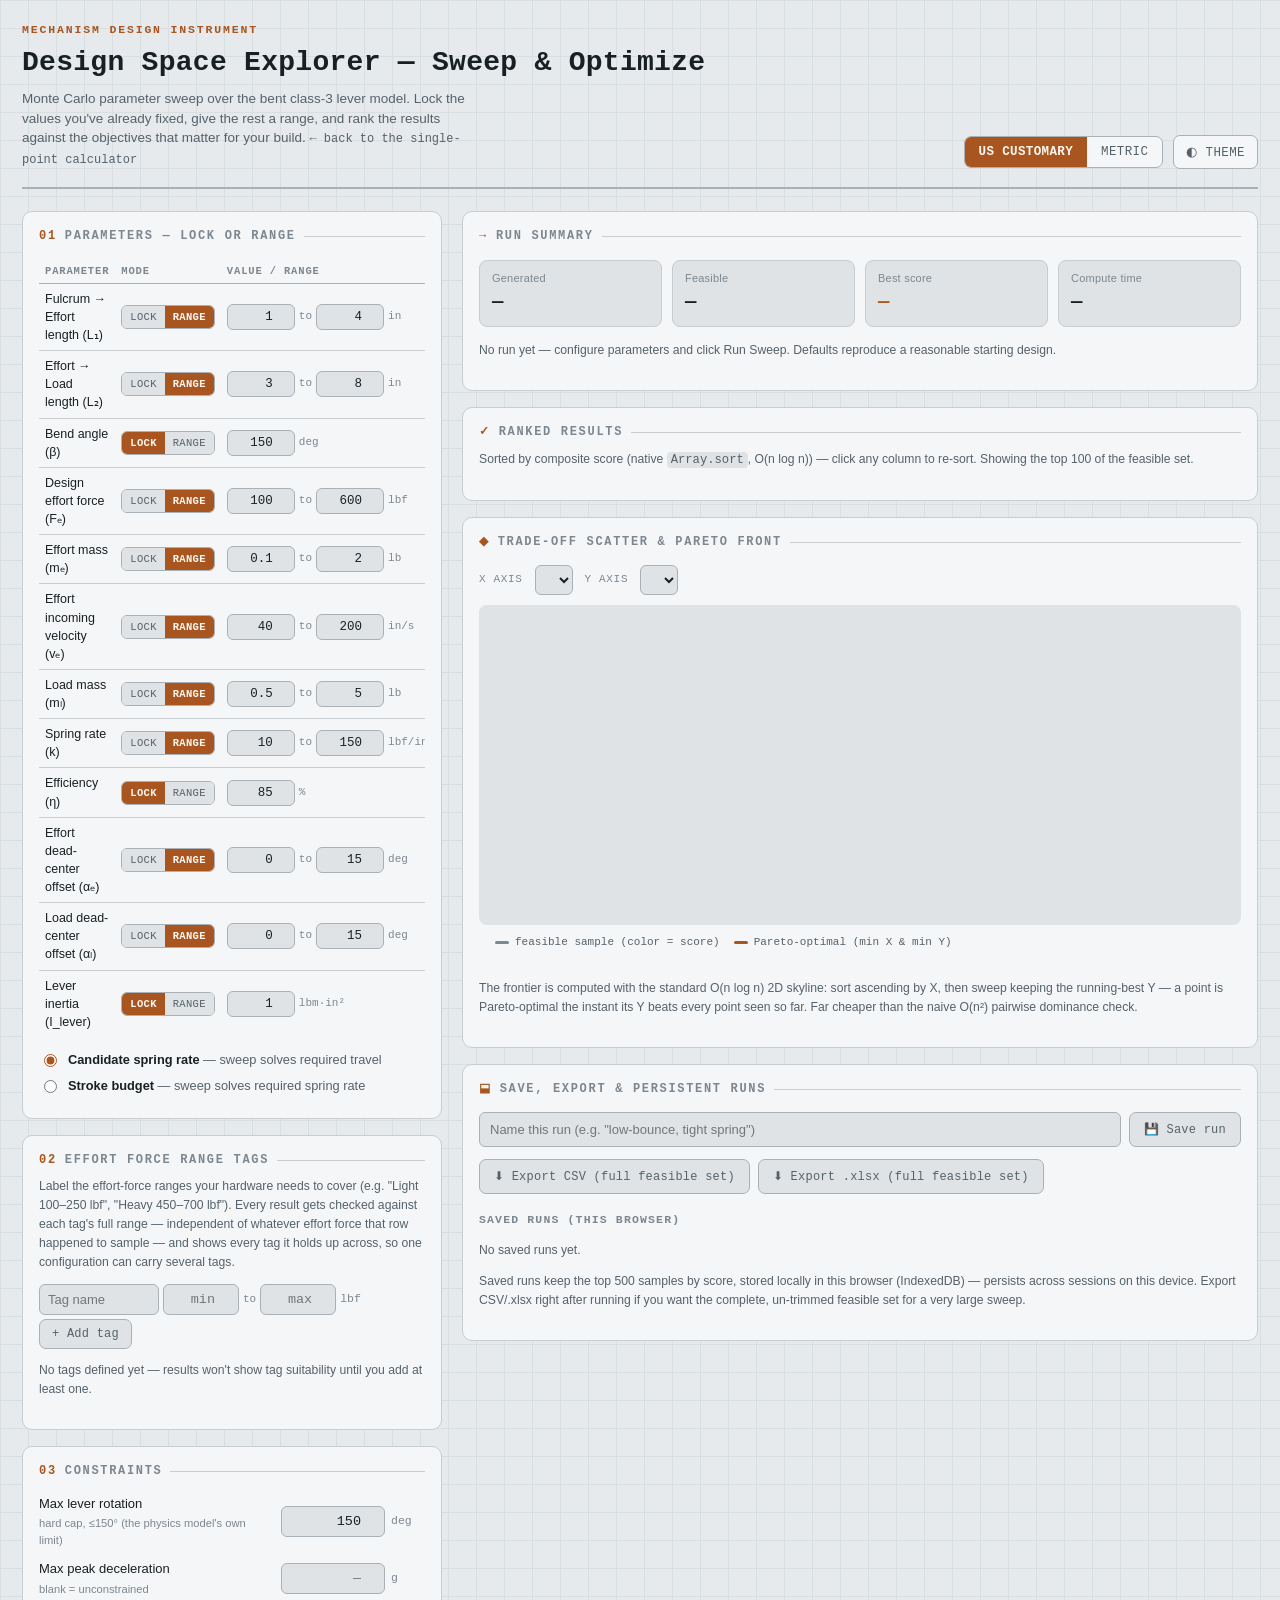
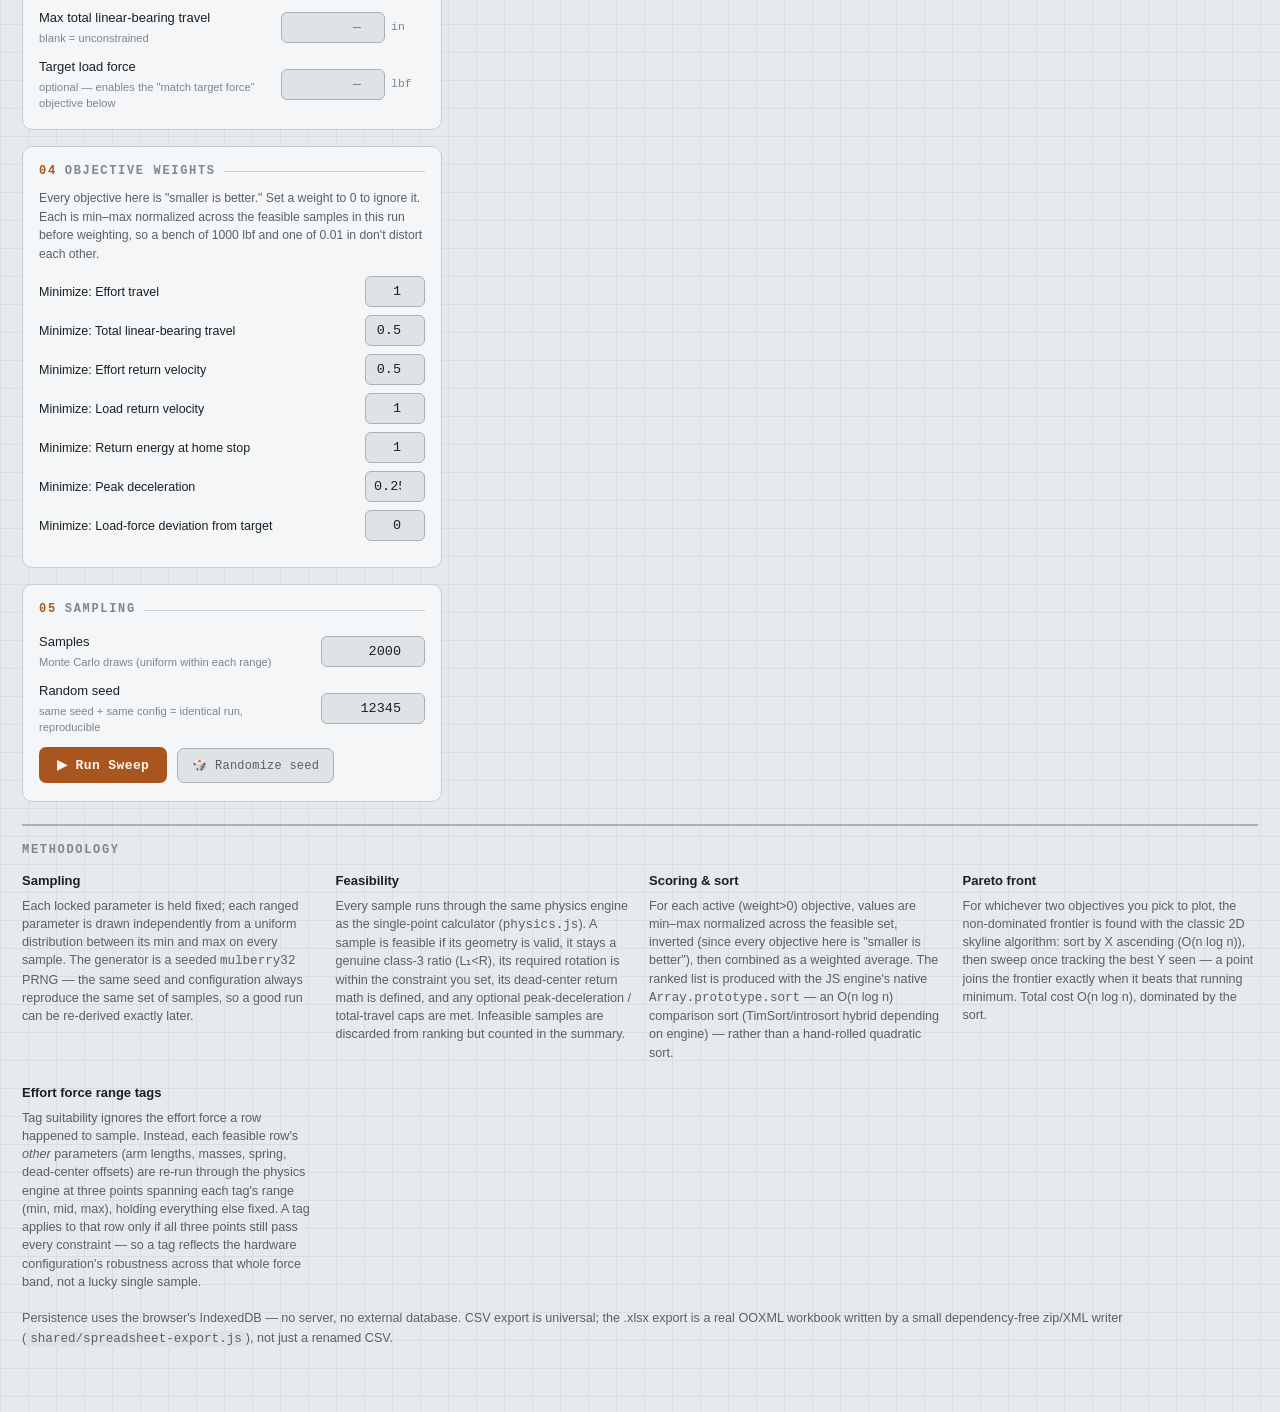
==== commit 6ddaa3e4: "Add effort-force range tags to the sweep optimizer Lets you label force bands (e.g. "Light Duty 100-" ====
--- a/class3-lever-calculator/optimizer.html
+++ b/class3-lever-calculator/optimizer.html
@@ -81,6 +81,20 @@
   }
 
   .export-row { display: flex; gap: 8px; flex-wrap: wrap; margin-top: 10px; }
+
+  .tag-chip {
+    display: inline-flex; align-items: center; gap: 6px; background: var(--accent-soft);
+    color: var(--accent); border: 1px solid color-mix(in srgb, var(--accent) 40%, transparent);
+    border-radius: 100px; padding: 4px 10px; font-family: var(--font-mono); font-size: 11px; margin: 2px 4px 2px 0;
+  }
+  .tag-chip button {
+    background: none; border: none; color: inherit; cursor: pointer; font-size: 12px; line-height: 1; padding: 0;
+  }
+  .tag-cell-chip {
+    display: inline-block; background: var(--surface-2); color: var(--ink-soft); border: 1px solid var(--line);
+    border-radius: 100px; padding: 2px 8px; font-size: 10.5px; font-family: var(--font-mono); margin: 1px 2px;
+    white-space: nowrap;
+  }
 </style>
 </head>
 <body>
@@ -120,7 +134,23 @@
       </div>
 
       <div class="card">
-        <h2><span class="n">02</span> Constraints</h2>
+        <h2><span class="n">02</span> Effort Force Range Tags</h2>
+        <p class="note" style="margin-top:-6px;">Label the effort-force ranges your hardware needs to cover (e.g. "Light 100–250 lbf", "Heavy 450–700 lbf"). Every result gets checked against each tag's full range — independent of whatever effort force that row happened to sample — and shows every tag it holds up across, so one configuration can carry several tags.</p>
+        <div class="field-row" style="grid-template-columns: 1fr;">
+          <div class="range-cell" style="flex-wrap:wrap;">
+            <input type="text" id="tagName" placeholder="Tag name" style="width:120px; padding:7px 8px; border-radius:6px; border:1px solid var(--line-strong); background:var(--surface-2); color:var(--ink); font-family:var(--font-sans); font-size:13px;">
+            <input type="number" id="tagMin" placeholder="min" style="width:76px;">
+            <span class="to">to</span>
+            <input type="number" id="tagMax" placeholder="max" style="width:76px;">
+            <span class="unit-tag" data-u="force"></span>
+            <button class="ghost-btn" id="addTagBtn" type="button" style="padding:7px 12px;">+ Add tag</button>
+          </div>
+        </div>
+        <div id="tagList" style="margin-top:10px;"><p class="note">No tags defined yet — results won't show tag suitability until you add at least one.</p></div>
+      </div>
+
+      <div class="card">
+        <h2><span class="n">03</span> Constraints</h2>
         <div class="field-row">
           <label><span class="label-text">Max lever rotation</span><span class="hint">hard cap, ≤150° (the physics model's own limit)</span></label>
           <div class="input-unit"><input type="number" id="cMaxDTheta" value="150" min="1" max="150" /><span class="unit-tag">deg</span></div>
@@ -140,13 +170,13 @@
       </div>
 
       <div class="card">
-        <h2><span class="n">03</span> Objective Weights</h2>
+        <h2><span class="n">04</span> Objective Weights</h2>
         <p class="note" style="margin-top:-6px;">Every objective here is "smaller is better." Set a weight to 0 to ignore it. Each is min–max normalized across the feasible samples in this run before weighting, so a bench of 1000 lbf and one of 0.01 in don't distort each other.</p>
         <div id="weightRows"></div>
       </div>
 
       <div class="card">
-        <h2><span class="n">04</span> Sampling</h2>
+        <h2><span class="n">05</span> Sampling</h2>
         <div class="field-row">
           <label><span class="label-text">Samples</span><span class="hint">Monte Carlo draws (uniform within each range)</span></label>
           <div class="input-unit"><input type="number" id="nSamples" value="2000" min="10" max="50000" step="1" /></div>
@@ -174,6 +204,7 @@
           <div class="stat accent"><div class="label">Best score</div><div class="value">—</div></div>
           <div class="stat"><div class="label">Compute time</div><div class="value">—</div></div>
         </div>
+        <div id="tagCoverage" style="margin-bottom:8px;"></div>
         <p class="note" id="emptyNote">No run yet — configure parameters and click Run Sweep. Defaults reproduce a reasonable starting design.</p>
       </div>
 
@@ -239,6 +270,10 @@
       <div>
         <h3>Pareto front</h3>
         <p>For whichever two objectives you pick to plot, the non-dominated frontier is found with the classic 2D skyline algorithm: sort by X ascending (O(n log n)), then sweep once tracking the best Y seen — a point joins the frontier exactly when it beats that running minimum. Total cost O(n log n), dominated by the sort.</p>
+      </div>
+      <div>
+        <h3>Effort force range tags</h3>
+        <p>Tag suitability ignores the effort force a row happened to sample. Instead, each feasible row's <em>other</em> parameters (arm lengths, masses, spring, dead-center offsets) are re-run through the physics engine at three points spanning each tag's range (min, mid, max), holding everything else fixed. A tag applies to that row only if all three points still pass every constraint — so a tag reflects the hardware configuration's robustness across that whole force band, not a lucky single sample.</p>
       </div>
     </div>
     <p class="note" style="margin-top:14px;">Persistence uses the browser's IndexedDB — no server, no external database. CSV export is universal; the .xlsx export is a real OOXML workbook written by a small dependency-free zip/XML writer (<code>shared/spreadsheet-export.js</code>), not just a renamed CSV.</p>
@@ -325,6 +360,71 @@
     if (kind === "g") return "g";
     if (kind === "pct") return "%";
     return LP.UNITS[sys][kind];
+  }
+
+  // ---------- effort force range tags ----------
+  // Each tag: { id, name, minSI, maxSI } — persisted separately from runs so
+  // they survive across sweeps and stay available for tagging future ones.
+  const tagsIdb = new window.SharedIDB.Store("clement-math-lever-tags", "tags");
+  let tags = [];
+
+  async function loadTags() {
+    try { tags = await tagsIdb.getAll(); } catch (e) { tags = []; }
+    renderTagList();
+  }
+
+  function renderTagList() {
+    const el = document.getElementById("tagList");
+    if (!tags.length) { el.innerHTML = `<p class="note">No tags defined yet — results won't show tag suitability until you add at least one.</p>`; return; }
+    el.innerHTML = "";
+    tags.forEach(t => {
+      const chip = document.createElement("span");
+      chip.className = "tag-chip";
+      const lo = LP.fromSI("force", t.minSI, sys).toFixed(1);
+      const hi = LP.fromSI("force", t.maxSI, sys).toFixed(1);
+      chip.innerHTML = `${escapeHtml(t.name)} (${lo}–${hi} ${LP.UNITS[sys].force}) <button title="Remove tag">×</button>`;
+      chip.querySelector("button").addEventListener("click", async () => {
+        await tagsIdb.delete(t.id);
+        await loadTags();
+      });
+      el.appendChild(chip);
+    });
+  }
+
+  document.getElementById("addTagBtn").addEventListener("click", async () => {
+    const name = document.getElementById("tagName").value.trim();
+    let min = parseFloat(document.getElementById("tagMin").value);
+    let max = parseFloat(document.getElementById("tagMax").value);
+    if (!name || !isFinite(min) || !isFinite(max)) return;
+    if (min > max) { const t = min; min = max; max = t; }
+    await tagsIdb.put({ name, minSI: LP.toSI("force", min, sys), maxSI: LP.toSI("force", max, sys) });
+    document.getElementById("tagName").value = "";
+    document.getElementById("tagMin").value = "";
+    document.getElementById("tagMax").value = "";
+    await loadTags();
+  });
+
+  // Constraint check shared between the main feasibility filter and tag testing.
+  function passesConstraints(r, c) {
+    return r.feasible && r.dThetaDeg <= c.maxDTheta && r.aMaxG <= c.maxG && r.totalTravel <= c.maxTravelSI;
+  }
+
+  // A tag applies to a sample's configuration if, holding every other
+  // parameter fixed, the design still passes all constraints at the low,
+  // mid, and high end of that tag's effort-force range — independent of
+  // whatever Fe the sample itself happened to be drawn with.
+  function computeSampleTags(sampleInput, constraints) {
+    if (!tags.length) return [];
+    const names = [];
+    for (const t of tags) {
+      const testPoints = [t.minSI, (t.minSI + t.maxSI) / 2, t.maxSI];
+      const ok = testPoints.every(FeTest => {
+        const r2 = LP.computeAll(Object.assign({}, sampleInput, { Fe: FeTest }));
+        return passesConstraints(r2, constraints);
+      });
+      if (ok) names.push(t.name);
+    }
+    return names;
   }
 
   // ---------- build parameter table UI ----------
@@ -419,6 +519,7 @@
     });
     refreshLengthTags();
     renderParamTable();
+    renderTagList();
     if (lastRun) runSweep(); // refresh displayed results in the new units
   });
 
@@ -466,12 +567,9 @@
       all.push({ input, r, FloadDevPct, score: 0 });
     }
 
-    const feasible = all.filter(s =>
-      s.r.feasible &&
-      s.r.dThetaDeg <= maxDTheta &&
-      s.r.aMaxG <= maxG &&
-      s.r.totalTravel <= maxTravelSI
-    );
+    const constraints = { maxDTheta, maxG, maxTravelSI };
+    const feasible = all.filter(s => passesConstraints(s.r, constraints));
+    feasible.forEach(s => { s.tags = computeSampleTags(s.input, constraints); });
 
     // composite scoring
     const activeMetrics = METRICS.filter(m => weights[m.id] > 0 && (m.id !== "FloadDevPct" || targetFlSI > 0));
@@ -524,6 +622,12 @@
       <div class="stat accent"><div class="label">Best score</div><div class="value">${best ? best.score.toFixed(4) : "—"}</div></div>
       <div class="stat"><div class="label">Compute time</div><div class="value">${lastRun.elapsedMs.toFixed(1)} <span class="unit">ms</span></div></div>
     `;
+    const tagCoverageEl = document.getElementById("tagCoverage");
+    if (!tags.length) { tagCoverageEl.innerHTML = ""; return; }
+    tagCoverageEl.innerHTML = tags.map(t => {
+      const count = lastRun.feasible.filter(s => s.tags.includes(t.name)).length;
+      return `<span class="tag-chip">${escapeHtml(t.name)}: ${count} of ${lastRun.feasible.length} configs</span>`;
+    }).join("");
   }
 
   // ---------- results table ----------
@@ -545,7 +649,8 @@
     { id: "xMax", label: "x_max", get: s => LP.fromSI("length", s.r.xMax, sys), dec: 3 },
     { id: "vEffortHome", label: "v_e,home", get: s => LP.fromSI("velocity", s.r.vEffortHome, sys), dec: 3 },
     { id: "vLoadHome", label: "v_l,home", get: s => LP.fromSI("velocity", s.r.vLoadHome, sys), dec: 3 },
-    { id: "totalTravel", label: "Total travel", get: s => LP.fromSI("length", s.r.totalTravel, sys), dec: 3 }
+    { id: "totalTravel", label: "Total travel", get: s => LP.fromSI("length", s.r.totalTravel, sys), dec: 3 },
+    { id: "tags", label: "Tags", type: "text", get: s => (s.tags || []).join(", ") }
   ];
   const TABLE_LIMIT = 100;
   let sortState = { key: "score", dir: "desc" };
@@ -574,6 +679,10 @@
 
     const col = TABLE_COLS.find(c => c.id === sortState.key);
     const sorted = lastRun.feasible.slice().sort((a, b) => {
+      if (col.type === "text") {
+        const va = col.get(a, 0), vb = col.get(b, 0);
+        return sortState.dir === "desc" ? vb.localeCompare(va) : va.localeCompare(vb);
+      }
       const va = col.get(a, 0), vb = col.get(b, 0);
       return sortState.dir === "desc" ? vb - va : va - vb;
     });
@@ -588,9 +697,13 @@
       if (isPareto) tr.classList.add("pareto-row");
       TABLE_COLS.forEach(c => {
         const td = document.createElement("td");
-        td.className = "val";
         const v = c.get(s, originalIndex.get(s));
-        td.textContent = isFinite(v) ? v.toFixed(c.dec) : "—";
+        if (c.type === "text") {
+          td.innerHTML = v ? v.split(", ").filter(Boolean).map(name => `<span class="tag-cell-chip">${escapeHtml(name)}</span>`).join("") : `<span class="tag-cell-chip">—</span>`;
+        } else {
+          td.className = "val";
+          td.textContent = isFinite(v) ? v.toFixed(c.dec) : "—";
+        }
         tr.appendChild(td);
       });
       tbody.appendChild(tr);
@@ -701,7 +814,10 @@
     const originalIndex = new Map(lastRun.feasible.map((s, i) => [s, i]));
     const rows = samples.map((s, idx) => [
       idx + 1,
-      ...EXPORT_COLS.map(c => Number(c.get(s, originalIndex.get(s)).toFixed(6))),
+      ...EXPORT_COLS.map(c => {
+        const v = c.get(s, originalIndex.get(s));
+        return c.type === "text" ? (v || "none") : Number(v.toFixed(6));
+      }),
       paretoSet.has(originalIndex.get(s)) ? "yes" : "no"
     ]);
     return { headers, rows };
@@ -777,6 +893,7 @@
   renderWeightRows();
   refreshLengthTags();
   renderSavedRuns();
+  loadTags();
 })();
 </script>
 </body>
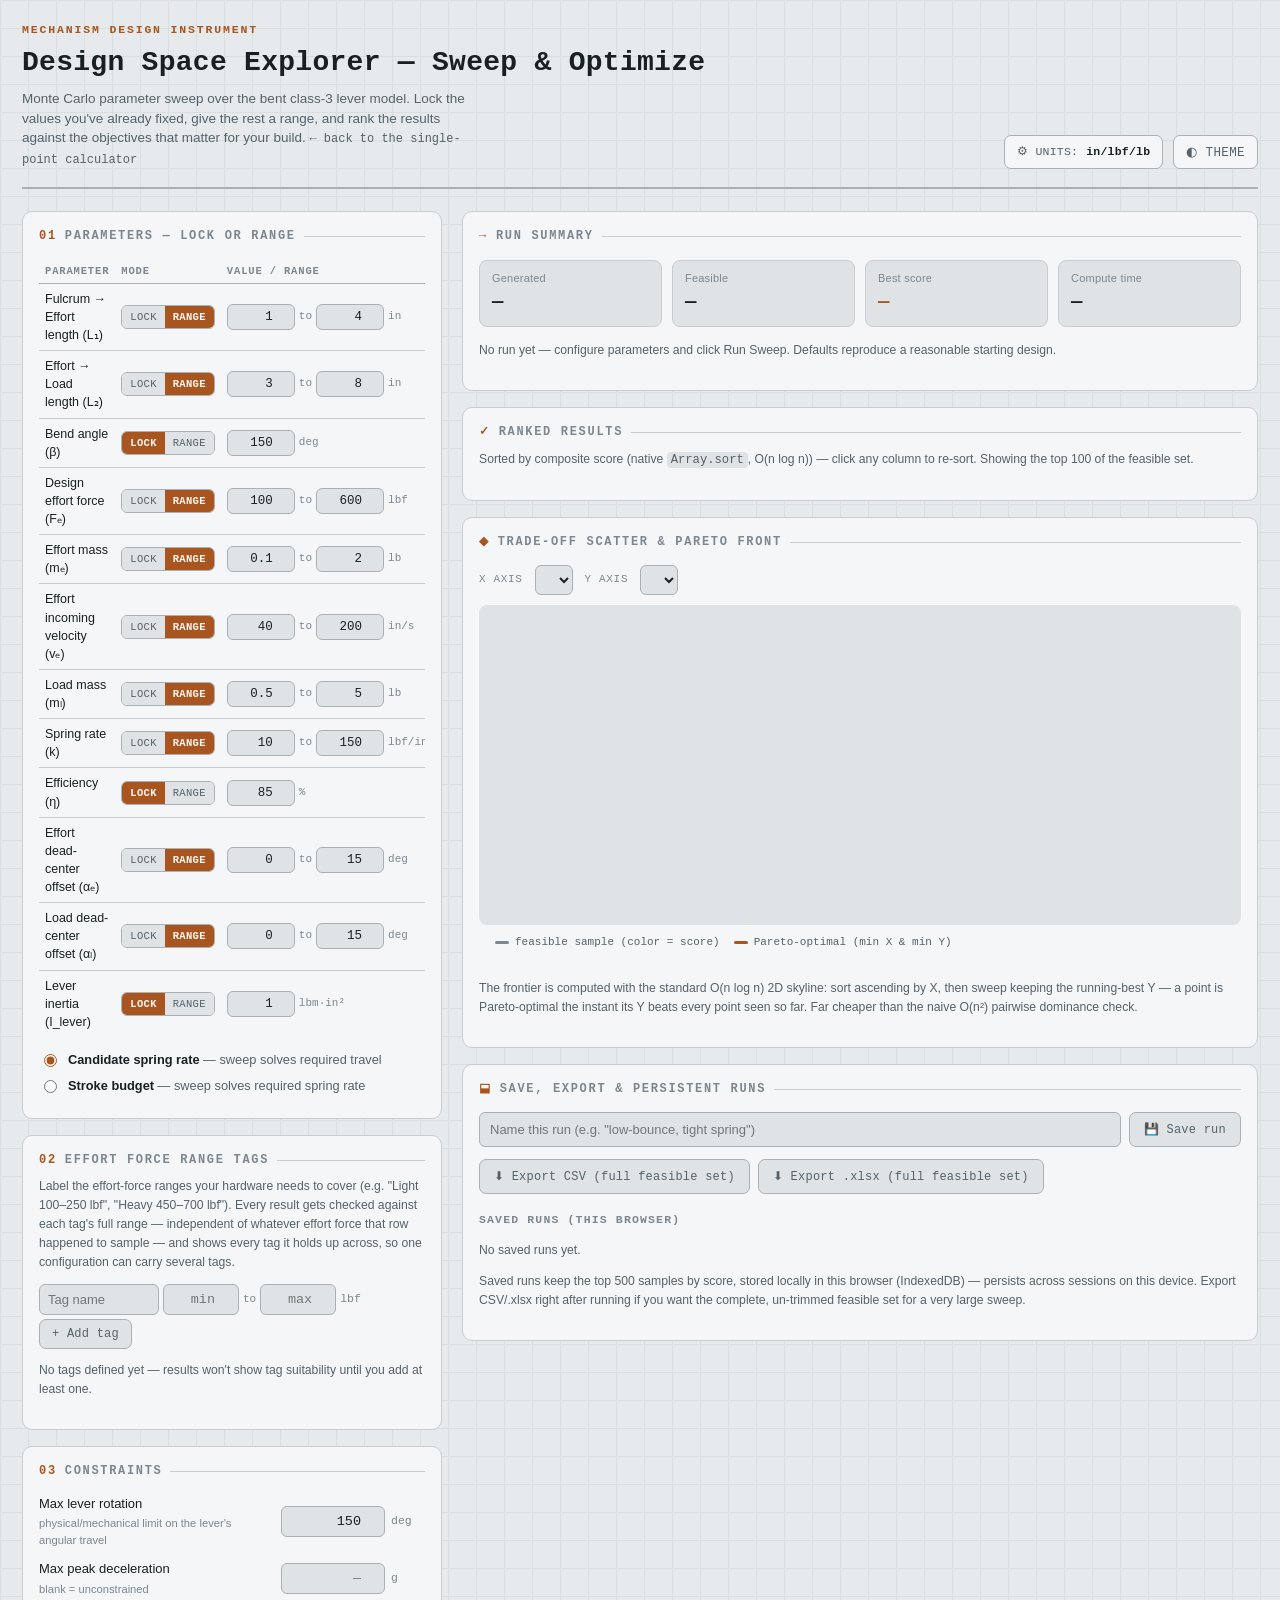
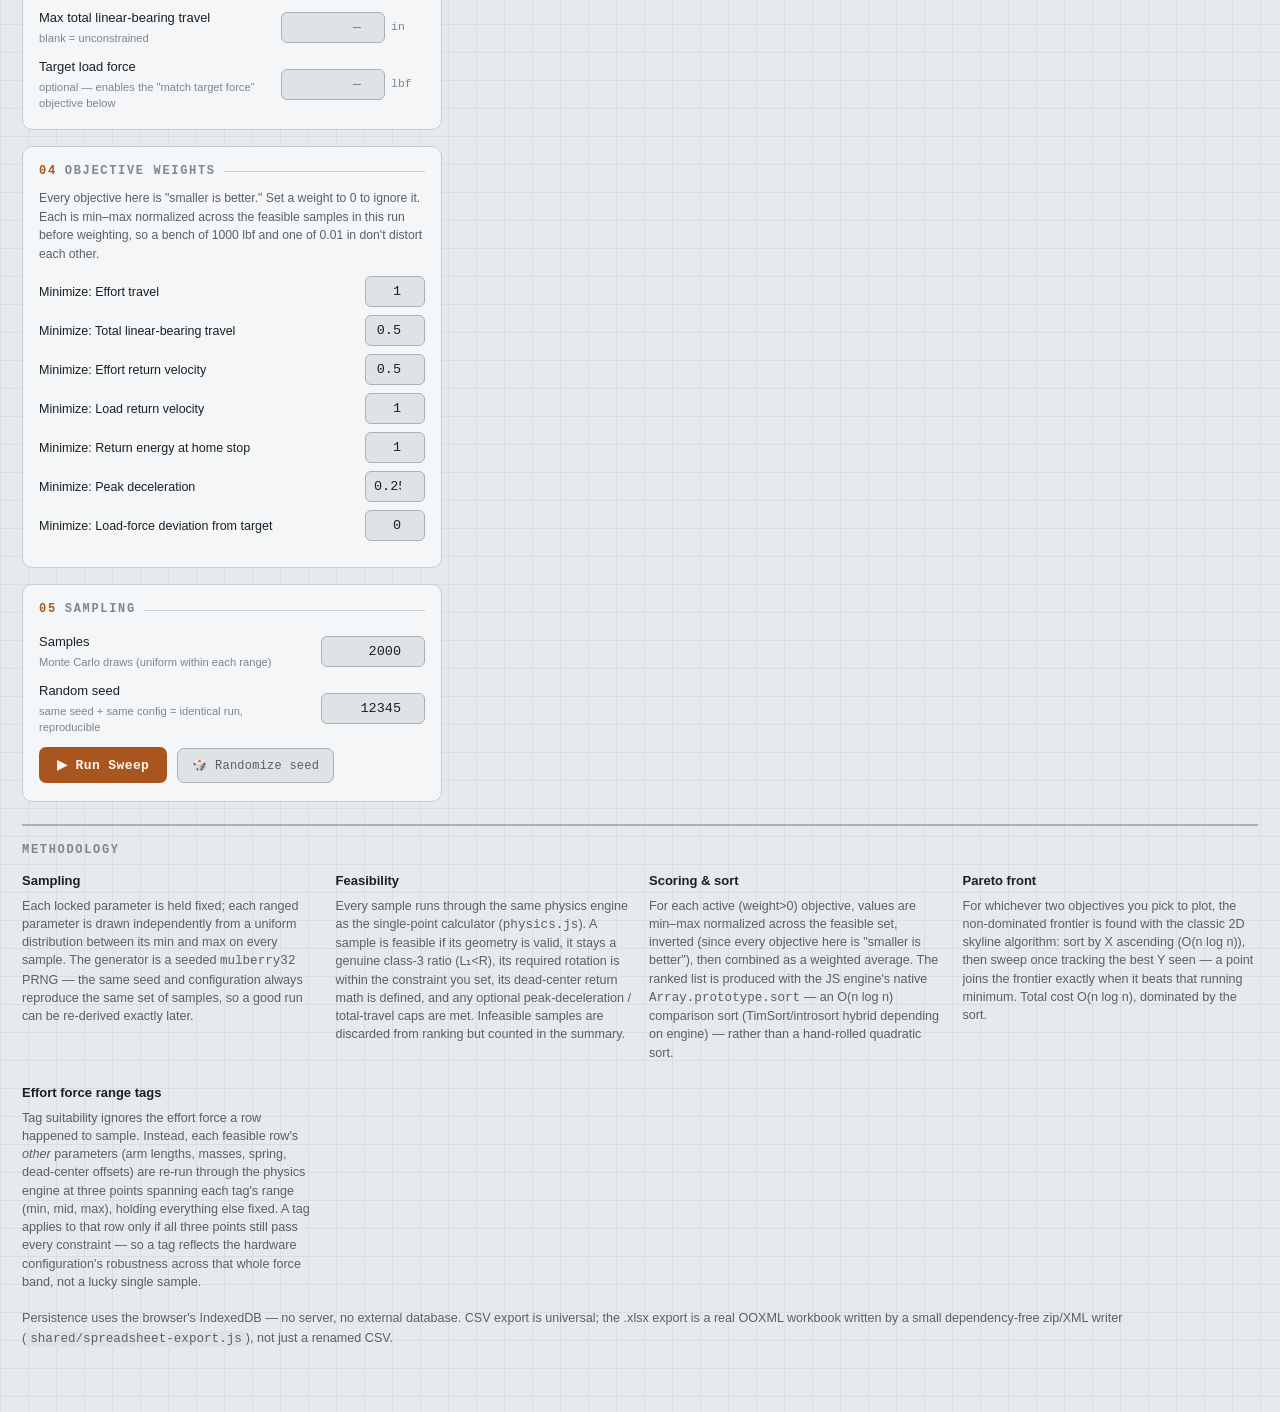
==== commit 480c5984: "Add fully configurable units, angle constraints, mass visuals, and per-parameter testing bounds - sh" ====
--- a/class3-lever-calculator/optimizer.html
+++ b/class3-lever-calculator/optimizer.html
@@ -7,9 +7,6 @@
 <link rel="stylesheet" href="../shared/theme.css" />
 <style>
   /* ---------- page-specific additions ---------- */
-  .backlink { font-family: var(--font-mono); font-size: 12px; color: var(--ink-soft); text-decoration: none; }
-  .backlink:hover { color: var(--accent); }
-
   .param-table { width: 100%; border-collapse: collapse; }
   .param-table th {
     text-align: left; font-family: var(--font-mono); font-size: 10.5px; letter-spacing: 0.08em;
@@ -33,19 +30,6 @@
   .weight-row input { width: 100%; }
 
   .run-bar { display: flex; flex-wrap: wrap; gap: 10px; align-items: center; margin-top: 4px; }
-  .run-btn {
-    background: var(--accent); color: var(--accent-ink); border: none; border-radius: 7px;
-    padding: 10px 18px; font-family: var(--font-mono); font-size: 13px; font-weight: 700;
-    letter-spacing: 0.03em; cursor: pointer;
-  }
-  .run-btn:hover { filter: brightness(1.06); }
-  .run-btn:disabled { opacity: 0.5; cursor: default; }
-  .ghost-btn {
-    background: var(--surface-2); color: var(--ink-soft); border: 1px solid var(--line-strong);
-    border-radius: 7px; padding: 9px 14px; font-family: var(--font-mono); font-size: 12px;
-    cursor: pointer; letter-spacing: 0.02em;
-  }
-  .ghost-btn:hover { color: var(--ink); }
 
   .summary-strip { display: grid; grid-template-columns: repeat(auto-fit, minmax(120px, 1fr)); gap: 10px; margin-bottom: 14px; }
 
@@ -107,10 +91,7 @@
       <p class="sub">Monte Carlo parameter sweep over the bent class-3 lever model. Lock the values you've already fixed, give the rest a range, and rank the results against the objectives that matter for your build. <a class="backlink" href="index.html">← back to the single-point calculator</a></p>
     </div>
     <div class="top-controls">
-      <div class="segmented" id="unitToggle" role="group" aria-label="Unit system">
-        <button data-unit="us" class="active">US CUSTOMARY</button>
-        <button data-unit="si">METRIC</button>
-      </div>
+      <a class="units-btn" id="unitsLink" href="settings.html">⚙ UNITS: <span class="cur" id="unitsSummary">…</span></a>
       <button class="theme-btn" id="themeToggle" type="button">◐ THEME</button>
     </div>
   </header>
@@ -152,8 +133,8 @@
       <div class="card">
         <h2><span class="n">03</span> Constraints</h2>
         <div class="field-row">
-          <label><span class="label-text">Max lever rotation</span><span class="hint">hard cap, ≤150° (the physics model's own limit)</span></label>
-          <div class="input-unit"><input type="number" id="cMaxDTheta" value="150" min="1" max="150" /><span class="unit-tag">deg</span></div>
+          <label><span class="label-text">Max lever rotation</span><span class="hint">physical/mechanical limit on the lever's angular travel</span></label>
+          <div class="input-unit"><input type="number" id="cMaxDTheta" value="150" min="1" max="179" /><span class="unit-tag" data-u="angle"></span></div>
         </div>
         <div class="field-row">
           <label><span class="label-text">Max peak deceleration</span><span class="hint">blank = unconstrained</span></label>
@@ -281,6 +262,8 @@
 
 </div>
 
+<script src="../shared/units.js"></script>
+<script src="../shared/unit-prefs.js"></script>
 <script src="../shared/prng.js"></script>
 <script src="../shared/spreadsheet-export.js"></script>
 <script src="../shared/idb-store.js"></script>
@@ -290,14 +273,15 @@
   "use strict";
 
   const LP = window.LeverPhysics;
-  const { DEG_TO_RAD } = LP;
-  let sys = "us";
+  const SU = window.SharedUnits;
+  const DEG_TO_RAD = Math.PI / 180;
+  let unitPrefs = window.SharedUnitPrefs.load();
 
   // ---------- parameter metadata ----------
   const PARAM_DEFS = [
     { id: "L1", label: "Fulcrum → Effort length (L₁)", kind: "length", lock: 2.0, range: [1, 4] },
     { id: "L2", label: "Effort → Load length (L₂)", kind: "length", lock: 5.0, range: [3, 8] },
-    { id: "beta", label: "Bend angle (β)", kind: "deg", lock: 150, range: [90, 180] },
+    { id: "beta", label: "Bend angle (β)", kind: "angle", lock: 150, range: [90, 180] },
     { id: "Fe", label: "Design effort force (Fₑ)", kind: "force", lock: 300, range: [100, 600] },
     { id: "me", label: "Effort mass (mₑ)", kind: "mass", lock: 0.5, range: [0.1, 2] },
     { id: "ve", label: "Effort incoming velocity (vₑ)", kind: "velocity", lock: 120, range: [40, 200] },
@@ -305,25 +289,28 @@
     { id: "k", label: "Spring rate (k)", kind: "rate", lock: 50, range: [10, 150], springMode: "givenK" },
     { id: "xBudget", label: "Spring travel budget", kind: "length", lock: 1.0, range: [0.25, 2], springMode: "givenX" },
     { id: "eta", label: "Efficiency (η)", kind: "pct", lock: 85, range: [60, 95] },
-    { id: "alphaEffort", label: "Effort dead-center offset (αₑ)", kind: "deg", lock: 3, range: [0, 15] },
-    { id: "alphaLoad", label: "Load dead-center offset (αₗ)", kind: "deg", lock: 3, range: [0, 15] },
+    { id: "alphaEffort", label: "Effort dead-center offset (αₑ)", kind: "angle", lock: 3, range: [0, 15] },
+    { id: "alphaLoad", label: "Load dead-center offset (αₗ)", kind: "angle", lock: 3, range: [0, 15] },
     { id: "ILever", label: "Lever inertia (I_lever)", kind: "inertia", lock: 1.0, range: [0.2, 3] }
   ];
-
+  const ANGLE_CONSTRAINT = { kind: "angle" }; // shared helper target for the standalone maxDTheta constraint field
+
+  // beta/alphaEffort/alphaLoad/maxDTheta all travel through physics.js as plain
+  // degrees; "angle" kind here just controls what unit the UI shows/accepts
+  // (deg or rad) — converted at this boundary, same pattern as index.html.
   function paramToSI(p, displayVal) {
-    if (p.kind === "deg") return displayVal;
+    if (p.kind === "angle") return SU.fromSI("angle", SU.toSI("angle", displayVal, unitPrefs.angle), "deg");
     if (p.kind === "pct") return displayVal / 100;
-    return LP.toSI(p.kind, displayVal, sys);
-  }
-  function paramFromSI(p, siVal) {
-    if (p.kind === "deg") return siVal;
-    if (p.kind === "pct") return siVal * 100;
-    return LP.fromSI(p.kind, siVal, sys);
+    return SU.toSI(p.kind, displayVal, unitPrefs[p.kind]);
+  }
+  function paramFromSI(p, valueInDeg_or_SI) {
+    if (p.kind === "angle") return SU.fromSI("angle", SU.toSI("angle", valueInDeg_or_SI, "deg"), unitPrefs.angle);
+    if (p.kind === "pct") return valueInDeg_or_SI * 100;
+    return SU.fromSI(p.kind, valueInDeg_or_SI, unitPrefs[p.kind]);
   }
   function unitLabel(p) {
-    if (p.kind === "deg") return "deg";
     if (p.kind === "pct") return "%";
-    return LP.UNITS[sys][p.kind];
+    return SU.label(p.kind, unitPrefs[p.kind]);
   }
 
   // param config state: { mode: 'lock'|'range', lock: number, min: number, max: number } in DISPLAY units
@@ -351,15 +338,13 @@
   const weights = Object.assign({}, defaultWeights);
 
   function fmtMetric(kind, siVal) {
-    if (kind === "energy") return sys === "us" ? siVal / (LP.LBF_TO_N * LP.IN_TO_M) : siVal;
     if (kind === "g" || kind === "pct") return siVal;
-    return LP.fromSI(kind, siVal, sys);
+    return SU.fromSI(kind, siVal, unitPrefs[kind]);
   }
   function metricUnit(kind) {
-    if (kind === "energy") return sys === "us" ? "in·lbf" : "J";
     if (kind === "g") return "g";
     if (kind === "pct") return "%";
-    return LP.UNITS[sys][kind];
+    return SU.label(kind, unitPrefs[kind]);
   }
 
   // ---------- effort force range tags ----------
@@ -380,9 +365,9 @@
     tags.forEach(t => {
       const chip = document.createElement("span");
       chip.className = "tag-chip";
-      const lo = LP.fromSI("force", t.minSI, sys).toFixed(1);
-      const hi = LP.fromSI("force", t.maxSI, sys).toFixed(1);
-      chip.innerHTML = `${escapeHtml(t.name)} (${lo}–${hi} ${LP.UNITS[sys].force}) <button title="Remove tag">×</button>`;
+      const lo = SU.fromSI("force", t.minSI, unitPrefs.force).toFixed(1);
+      const hi = SU.fromSI("force", t.maxSI, unitPrefs.force).toFixed(1);
+      chip.innerHTML = `${escapeHtml(t.name)} (${lo}–${hi} ${SU.label("force", unitPrefs.force)}) <button title="Remove tag">×</button>`;
       chip.querySelector("button").addEventListener("click", async () => {
         await tagsIdb.delete(t.id);
         await loadTags();
@@ -397,7 +382,7 @@
     let max = parseFloat(document.getElementById("tagMax").value);
     if (!name || !isFinite(min) || !isFinite(max)) return;
     if (min > max) { const t = min; min = max; max = t; }
-    await tagsIdb.put({ name, minSI: LP.toSI("force", min, sys), maxSI: LP.toSI("force", max, sys) });
+    await tagsIdb.put({ name, minSI: SU.toSI("force", min, unitPrefs.force), maxSI: SU.toSI("force", max, unitPrefs.force) });
     document.getElementById("tagName").value = "";
     document.getElementById("tagMin").value = "";
     document.getElementById("tagMax").value = "";
@@ -494,34 +479,43 @@
     });
   }
 
-  // ---------- unit toggle / theme ----------
-  function refreshLengthTags() {
-    document.querySelectorAll('.unit-tag[data-u="length"]').forEach(el => el.textContent = LP.UNITS[sys].length);
-    document.querySelectorAll('.unit-tag[data-u="force"]').forEach(el => el.textContent = LP.UNITS[sys].force);
-  }
-  document.getElementById("unitToggle").addEventListener("click", e => {
-    const btn = e.target.closest("button[data-unit]");
-    if (!btn) return;
-    const oldSys = sys;
-    sys = btn.getAttribute("data-unit");
-    if (oldSys === sys) return;
-    document.querySelectorAll("#unitToggle button").forEach(b => b.classList.toggle("active", b === btn));
-    // convert stored display-unit configs so the underlying physical scenario is unchanged
+  // ---------- unit preferences (shared across pages via settings.html) ----------
+  function refreshUnitTags() {
+    document.querySelectorAll(".unit-tag[data-u]").forEach(el => {
+      const kind = el.getAttribute("data-u");
+      el.textContent = SU.label(kind, unitPrefs[kind]);
+    });
+    document.getElementById("unitsSummary").textContent = `${unitPrefs.length}/${unitPrefs.force}/${unitPrefs.mass}`;
+  }
+
+  function applyNewUnitPrefs(newPrefs) {
+    const oldPrefs = unitPrefs;
+    // convert stored display-unit param configs so the underlying physical scenario is unchanged
     PARAM_DEFS.forEach(p => {
-      if (p.kind === "deg" || p.kind === "pct") return;
+      if (p.kind === "pct") return;
       const cfg = paramConfigs[p.id];
-      const siLock = LP.toSI(p.kind, cfg.lock, oldSys);
-      const siMin = LP.toSI(p.kind, cfg.min, oldSys);
-      const siMax = LP.toSI(p.kind, cfg.max, oldSys);
-      cfg.lock = round(LP.fromSI(p.kind, siLock, sys));
-      cfg.min = round(LP.fromSI(p.kind, siMin, sys));
-      cfg.max = round(LP.fromSI(p.kind, siMax, sys));
-    });
-    refreshLengthTags();
+      const oldUnit = p.kind === "angle" ? "deg" : oldPrefs[p.kind];
+      const newUnit = p.kind === "angle" ? "deg" : newPrefs[p.kind];
+      const convert = v => {
+        if (p.kind === "angle") {
+          const deg = SU.fromSI("angle", SU.toSI("angle", v, oldPrefs.angle), "deg");
+          return round(SU.fromSI("angle", SU.toSI("angle", deg, "deg"), newPrefs.angle));
+        }
+        return round(SU.fromSI(p.kind, SU.toSI(p.kind, v, oldPrefs[p.kind]), newPrefs[p.kind]));
+      };
+      cfg.lock = convert(cfg.lock);
+      cfg.min = convert(cfg.min);
+      cfg.max = convert(cfg.max);
+    });
+    unitPrefs = newPrefs;
+    refreshUnitTags();
     renderParamTable();
     renderTagList();
-    if (lastRun) runSweep(); // refresh displayed results in the new units
-  });
+    if (lastRun) runSweep();
+  }
+
+  window.addEventListener("focus", () => applyNewUnitPrefs(window.SharedUnitPrefs.load()));
+  window.addEventListener("storage", e => { if (e.key === window.SharedUnitPrefs.STORAGE_KEY) applyNewUnitPrefs(window.SharedUnitPrefs.load()); });
 
   document.getElementById("themeToggle").addEventListener("click", () => {
     const root = document.documentElement;
@@ -542,17 +536,18 @@
     const rand = window.SharedPRNG.mulberry32(seed);
     const t0 = performance.now();
 
-    const maxDTheta = clampInt(document.getElementById("cMaxDTheta").value, 1, 150, 150);
+    const maxDThetaRaw = parseFloat(document.getElementById("cMaxDTheta").value);
+    const maxDTheta = isFinite(maxDThetaRaw) ? paramToSI(ANGLE_CONSTRAINT, maxDThetaRaw) : 150;
     const maxGraw = parseFloat(document.getElementById("cMaxG").value);
     const maxG = isFinite(maxGraw) ? maxGraw : Infinity;
     const maxTravelRaw = parseFloat(document.getElementById("cMaxTravel").value);
-    const maxTravelSI = isFinite(maxTravelRaw) ? LP.toSI("length", maxTravelRaw, sys) : Infinity;
+    const maxTravelSI = isFinite(maxTravelRaw) ? SU.toSI("length", maxTravelRaw, unitPrefs.length) : Infinity;
     const targetFlRaw = parseFloat(document.getElementById("cTargetFl").value);
-    const targetFlSI = isFinite(targetFlRaw) && targetFlRaw > 0 ? LP.toSI("force", targetFlRaw, sys) : 0;
+    const targetFlSI = isFinite(targetFlRaw) && targetFlRaw > 0 ? SU.toSI("force", targetFlRaw, unitPrefs.force) : 0;
 
     const all = [];
     for (let i = 0; i < n; i++) {
-      const input = { springMode };
+      const input = { springMode, maxDThetaDeg: maxDTheta };
       PARAM_DEFS.forEach(p => {
         if (p.springMode && p.springMode !== springMode) return;
         const cfg = paramConfigs[p.id];
@@ -636,20 +631,20 @@
     { id: "score", label: "Score", get: s => s.score, dec: 4 },
     { id: "L1", label: "L1", get: s => paramFromSI(PARAM_DEFS[0], s.input.L1), dec: 3 },
     { id: "L2", label: "L2", get: s => paramFromSI(PARAM_DEFS[1], s.input.L2), dec: 3 },
-    { id: "beta", label: "β", get: s => s.input.beta, dec: 1 },
+    { id: "beta", label: "β", get: s => paramFromSI(PARAM_DEFS[2], s.input.beta), dec: 1 },
     { id: "Fe", label: "Fe", get: s => paramFromSI(PARAM_DEFS[3], s.input.Fe), dec: 1 },
     { id: "me", label: "me", get: s => paramFromSI(PARAM_DEFS[4], s.input.me), dec: 3 },
     { id: "ve", label: "ve", get: s => paramFromSI(PARAM_DEFS[5], s.input.ve), dec: 1 },
     { id: "ml", label: "ml", get: s => paramFromSI(PARAM_DEFS[6], s.input.ml), dec: 3 },
     { id: "eta", label: "η%", get: s => s.input.eta * 100, dec: 0 },
-    { id: "alphaEffort", label: "αe", get: s => s.input.alphaEffort, dec: 1 },
-    { id: "alphaLoad", label: "αl", get: s => s.input.alphaLoad, dec: 1 },
-    { id: "Fl", label: "F_load", get: s => LP.fromSI("force", s.r.Fl, sys), dec: 2 },
-    { id: "sE", label: "s_e", get: s => LP.fromSI("length", s.r.sE, sys), dec: 3 },
-    { id: "xMax", label: "x_max", get: s => LP.fromSI("length", s.r.xMax, sys), dec: 3 },
-    { id: "vEffortHome", label: "v_e,home", get: s => LP.fromSI("velocity", s.r.vEffortHome, sys), dec: 3 },
-    { id: "vLoadHome", label: "v_l,home", get: s => LP.fromSI("velocity", s.r.vLoadHome, sys), dec: 3 },
-    { id: "totalTravel", label: "Total travel", get: s => LP.fromSI("length", s.r.totalTravel, sys), dec: 3 },
+    { id: "alphaEffort", label: "αe", get: s => paramFromSI(PARAM_DEFS[10], s.input.alphaEffort), dec: 1 },
+    { id: "alphaLoad", label: "αl", get: s => paramFromSI(PARAM_DEFS[11], s.input.alphaLoad), dec: 1 },
+    { id: "Fl", label: "F_load", get: s => SU.fromSI("force", s.r.Fl, unitPrefs.force), dec: 2 },
+    { id: "sE", label: "s_e", get: s => SU.fromSI("length", s.r.sE, unitPrefs.length), dec: 3 },
+    { id: "xMax", label: "x_max", get: s => SU.fromSI("length", s.r.xMax, unitPrefs.length), dec: 3 },
+    { id: "vEffortHome", label: "v_e,home", get: s => SU.fromSI("velocity", s.r.vEffortHome, unitPrefs.velocity), dec: 3 },
+    { id: "vLoadHome", label: "v_l,home", get: s => SU.fromSI("velocity", s.r.vLoadHome, unitPrefs.velocity), dec: 3 },
+    { id: "totalTravel", label: "Total travel", get: s => SU.fromSI("length", s.r.totalTravel, unitPrefs.length), dec: 3 },
     { id: "tags", label: "Tags", type: "text", get: s => (s.tags || []).join(", ") }
   ];
   const TABLE_LIMIT = 100;
@@ -891,7 +886,7 @@
   // ---------- init ----------
   renderParamTable();
   renderWeightRows();
-  refreshLengthTags();
+  refreshUnitTags();
   renderSavedRuns();
   loadTags();
 })();
--- a/shared/theme.css
+++ b/shared/theme.css
@@ -129,6 +129,31 @@
   .theme-btn:hover { color: var(--ink); }
   .theme-btn:focus-visible { outline: 2px solid var(--focus); }
 
+  .backlink { font-family: var(--font-mono); font-size: 12px; color: var(--ink-soft); text-decoration: none; }
+  .backlink:hover { color: var(--accent); }
+
+  .units-btn {
+    display: inline-flex; align-items: center; gap: 8px; border: 1px solid var(--line-strong);
+    background: var(--surface); color: var(--ink-soft); border-radius: 7px; padding: 8px 12px;
+    font-family: var(--font-mono); font-size: 11.5px; text-decoration: none; letter-spacing: 0.02em;
+  }
+  .units-btn:hover { color: var(--accent); border-color: var(--accent); }
+  .units-btn .cur { color: var(--ink); font-weight: 700; }
+
+  .run-btn {
+    background: var(--accent); color: var(--accent-ink); border: none; border-radius: 7px;
+    padding: 10px 18px; font-family: var(--font-mono); font-size: 13px; font-weight: 700;
+    letter-spacing: 0.03em; cursor: pointer;
+  }
+  .run-btn:hover { filter: brightness(1.06); }
+  .run-btn:disabled { opacity: 0.5; cursor: default; }
+  .ghost-btn {
+    background: var(--surface-2); color: var(--ink-soft); border: 1px solid var(--line-strong);
+    border-radius: 7px; padding: 9px 14px; font-family: var(--font-mono); font-size: 12px;
+    cursor: pointer; letter-spacing: 0.02em;
+  }
+  .ghost-btn:hover { color: var(--ink); }
+
   /* ---------- layout ---------- */
   .layout { display: grid; grid-template-columns: minmax(320px, 420px) 1fr; gap: 20px; align-items: start; }
   @media (max-width: 920px) { .layout { grid-template-columns: 1fr; } }
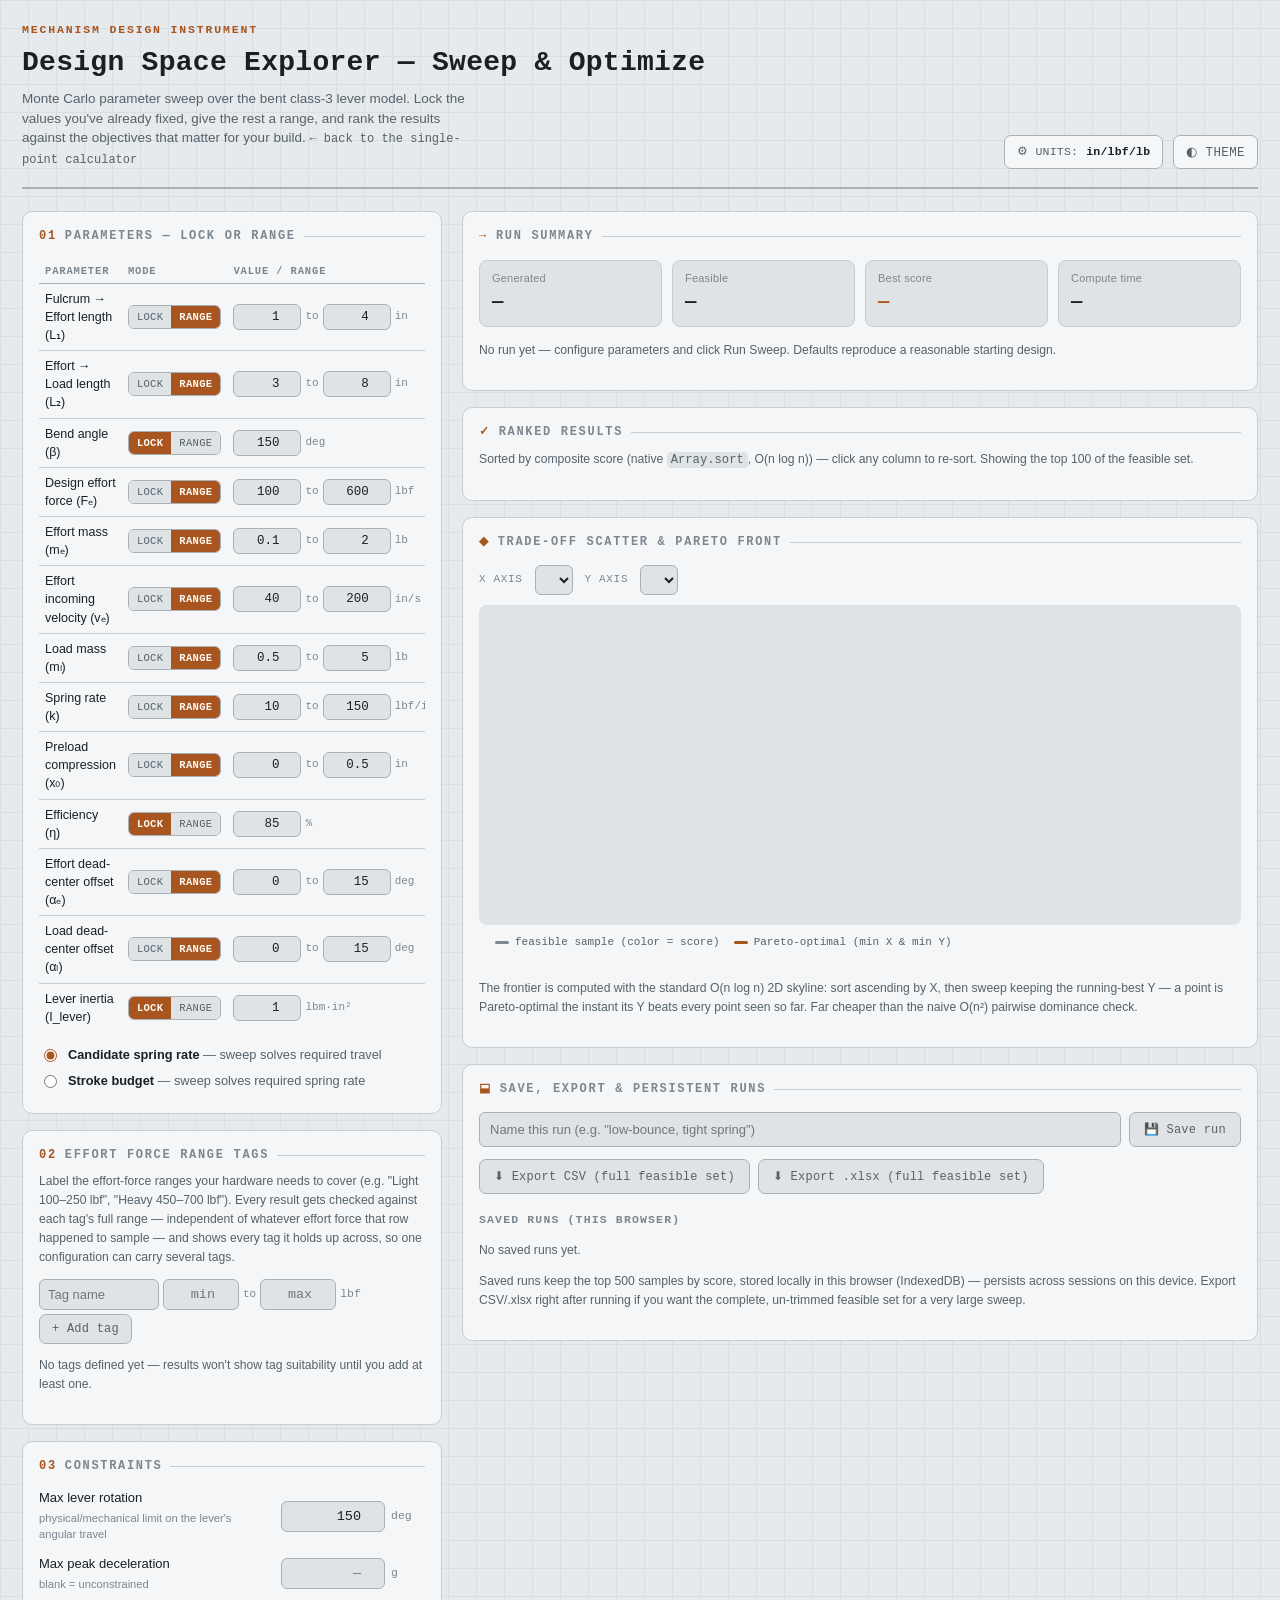
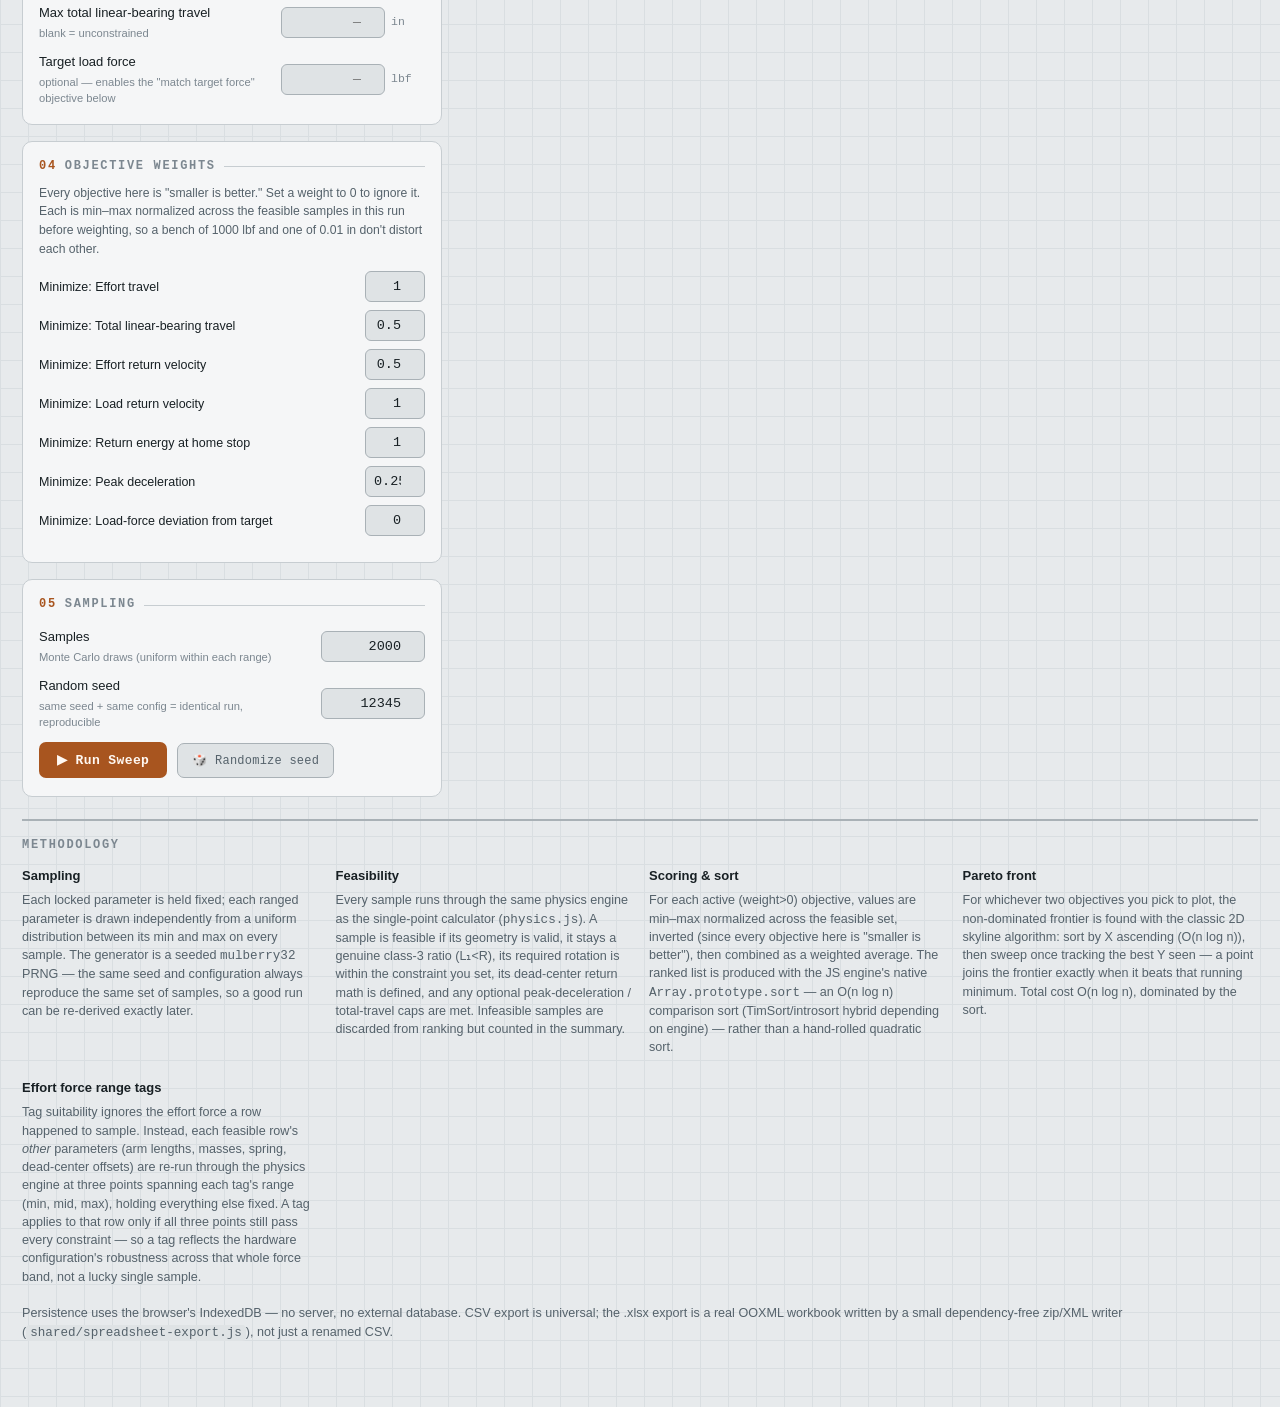
==== commit 852bd2f3: "Add spring preload (pre-compression) support Long springs installed pre-compressed by x0 change the " ====
--- a/class3-lever-calculator/optimizer.html
+++ b/class3-lever-calculator/optimizer.html
@@ -288,6 +288,7 @@
     { id: "ml", label: "Load mass (mₗ)", kind: "mass", lock: 2.0, range: [0.5, 5] },
     { id: "k", label: "Spring rate (k)", kind: "rate", lock: 50, range: [10, 150], springMode: "givenK" },
     { id: "xBudget", label: "Spring travel budget", kind: "length", lock: 1.0, range: [0.25, 2], springMode: "givenX" },
+    { id: "xPreload", label: "Preload compression (x₀)", kind: "length", lock: 0, range: [0, 0.5] },
     { id: "eta", label: "Efficiency (η)", kind: "pct", lock: 85, range: [60, 95] },
     { id: "alphaEffort", label: "Effort dead-center offset (αₑ)", kind: "angle", lock: 3, range: [0, 15] },
     { id: "alphaLoad", label: "Load dead-center offset (αₗ)", kind: "angle", lock: 3, range: [0, 15] },
@@ -369,7 +370,7 @@
       const hi = SU.fromSI("force", t.maxSI, unitPrefs.force).toFixed(1);
       chip.innerHTML = `${escapeHtml(t.name)} (${lo}–${hi} ${SU.label("force", unitPrefs.force)}) <button title="Remove tag">×</button>`;
       chip.querySelector("button").addEventListener("click", async () => {
-        await tagsIdb.delete(t.id);
+        try { await tagsIdb.delete(t.id); } catch (e) { showToast("Couldn't remove tag: " + e.message, true); return; }
         await loadTags();
       });
       el.appendChild(chip);
@@ -382,7 +383,9 @@
     let max = parseFloat(document.getElementById("tagMax").value);
     if (!name || !isFinite(min) || !isFinite(max)) return;
     if (min > max) { const t = min; min = max; max = t; }
-    await tagsIdb.put({ name, minSI: SU.toSI("force", min, unitPrefs.force), maxSI: SU.toSI("force", max, unitPrefs.force) });
+    try {
+      await tagsIdb.put({ name, minSI: SU.toSI("force", min, unitPrefs.force), maxSI: SU.toSI("force", max, unitPrefs.force) });
+    } catch (e) { showToast("Couldn't save tag: " + e.message, true); return; }
     document.getElementById("tagName").value = "";
     document.getElementById("tagMin").value = "";
     document.getElementById("tagMax").value = "";
@@ -449,14 +452,25 @@
     });
   }
 
+  // HTML-level guardrail so a sweep can't be seeded with physically
+  // impossible values (negative mass, negative force, etc.) — physics.js
+  // still independently validates every sample regardless.
+  function inputBoundsFor(p) {
+    if (p.id === "beta") return 'min="-180" max="180"'; // 350 and -10 are the same bend — physics.js normalizes either way
+    if (p.id === "alphaEffort" || p.id === "alphaLoad") return 'min="0" max="89.9"';
+    if (p.kind === "pct") return 'min="0" max="100"';
+    return 'min="0"'; // length, force, mass, velocity, rate, inertia are all positive-only quantities
+  }
+
   function renderValueCell(td, p, cfg) {
     td.innerHTML = "";
     const unit = unitLabel(p);
+    const bounds = inputBoundsFor(p);
     if (cfg.mode === "lock") {
-      td.innerHTML = `<div class="range-cell"><input type="number" class="v-lock" step="any" value="${cfg.lock}"> <span class="to">${unit}</span></div>`;
+      td.innerHTML = `<div class="range-cell"><input type="number" class="v-lock" step="any" ${bounds} value="${cfg.lock}"> <span class="to">${unit}</span></div>`;
       td.querySelector(".v-lock").addEventListener("input", e => { cfg.lock = parseFloat(e.target.value) || 0; });
     } else {
-      td.innerHTML = `<div class="range-cell"><input type="number" class="v-min" step="any" value="${cfg.min}"> <span class="to">to</span> <input type="number" class="v-max" step="any" value="${cfg.max}"> <span class="to">${unit}</span></div>`;
+      td.innerHTML = `<div class="range-cell"><input type="number" class="v-min" step="any" ${bounds} value="${cfg.min}"> <span class="to">to</span> <input type="number" class="v-max" step="any" ${bounds} value="${cfg.max}"> <span class="to">${unit}</span></div>`;
       td.querySelector(".v-min").addEventListener("input", e => { cfg.min = parseFloat(e.target.value) || 0; });
       td.querySelector(".v-max").addEventListener("input", e => { cfg.max = parseFloat(e.target.value) || 0; });
     }
@@ -626,27 +640,34 @@
   }
 
   // ---------- results table ----------
+  function paramById(id) { return PARAM_DEFS.find(p => p.id === id); }
   const TABLE_COLS = [
     { id: "rank", label: "#", get: (s, i) => i + 1, dec: 0 },
     { id: "score", label: "Score", get: s => s.score, dec: 4 },
-    { id: "L1", label: "L1", get: s => paramFromSI(PARAM_DEFS[0], s.input.L1), dec: 3 },
-    { id: "L2", label: "L2", get: s => paramFromSI(PARAM_DEFS[1], s.input.L2), dec: 3 },
-    { id: "beta", label: "β", get: s => paramFromSI(PARAM_DEFS[2], s.input.beta), dec: 1 },
-    { id: "Fe", label: "Fe", get: s => paramFromSI(PARAM_DEFS[3], s.input.Fe), dec: 1 },
-    { id: "me", label: "me", get: s => paramFromSI(PARAM_DEFS[4], s.input.me), dec: 3 },
-    { id: "ve", label: "ve", get: s => paramFromSI(PARAM_DEFS[5], s.input.ve), dec: 1 },
-    { id: "ml", label: "ml", get: s => paramFromSI(PARAM_DEFS[6], s.input.ml), dec: 3 },
-    { id: "eta", label: "η%", get: s => s.input.eta * 100, dec: 0 },
-    { id: "alphaEffort", label: "αe", get: s => paramFromSI(PARAM_DEFS[10], s.input.alphaEffort), dec: 1 },
-    { id: "alphaLoad", label: "αl", get: s => paramFromSI(PARAM_DEFS[11], s.input.alphaLoad), dec: 1 },
-    { id: "Fl", label: "F_load", get: s => SU.fromSI("force", s.r.Fl, unitPrefs.force), dec: 2 },
-    { id: "sE", label: "s_e", get: s => SU.fromSI("length", s.r.sE, unitPrefs.length), dec: 3 },
-    { id: "xMax", label: "x_max", get: s => SU.fromSI("length", s.r.xMax, unitPrefs.length), dec: 3 },
-    { id: "vEffortHome", label: "v_e,home", get: s => SU.fromSI("velocity", s.r.vEffortHome, unitPrefs.velocity), dec: 3 },
-    { id: "vLoadHome", label: "v_l,home", get: s => SU.fromSI("velocity", s.r.vLoadHome, unitPrefs.velocity), dec: 3 },
-    { id: "totalTravel", label: "Total travel", get: s => SU.fromSI("length", s.r.totalTravel, unitPrefs.length), dec: 3 },
+    { id: "L1", label: "L1", kind: "length", get: s => paramFromSI(paramById("L1"), s.input.L1), dec: 3 },
+    { id: "L2", label: "L2", kind: "length", get: s => paramFromSI(paramById("L2"), s.input.L2), dec: 3 },
+    { id: "beta", label: "β", kind: "angle", get: s => paramFromSI(paramById("beta"), s.input.beta), dec: 1 },
+    { id: "Fe", label: "Fe", kind: "force", get: s => paramFromSI(paramById("Fe"), s.input.Fe), dec: 1 },
+    { id: "me", label: "me", kind: "mass", get: s => paramFromSI(paramById("me"), s.input.me), dec: 3 },
+    { id: "ve", label: "ve", kind: "velocity", get: s => paramFromSI(paramById("ve"), s.input.ve), dec: 1 },
+    { id: "ml", label: "ml", kind: "mass", get: s => paramFromSI(paramById("ml"), s.input.ml), dec: 3 },
+    { id: "xPreload", label: "x0", kind: "length", get: s => paramFromSI(paramById("xPreload"), s.input.xPreload || 0), dec: 3 },
+    { id: "eta", label: "η", kind: "%", get: s => s.input.eta * 100, dec: 0 },
+    { id: "alphaEffort", label: "αe", kind: "angle", get: s => paramFromSI(paramById("alphaEffort"), s.input.alphaEffort), dec: 1 },
+    { id: "alphaLoad", label: "αl", kind: "angle", get: s => paramFromSI(paramById("alphaLoad"), s.input.alphaLoad), dec: 1 },
+    { id: "Fl", label: "F_load", kind: "force", get: s => SU.fromSI("force", s.r.Fl, unitPrefs.force), dec: 2 },
+    { id: "sE", label: "s_e", kind: "length", get: s => SU.fromSI("length", s.r.sE, unitPrefs.length), dec: 3 },
+    { id: "xMax", label: "x_max", kind: "length", get: s => SU.fromSI("length", s.r.xMax, unitPrefs.length), dec: 3 },
+    { id: "vEffortHome", label: "v_e,home", kind: "velocity", get: s => SU.fromSI("velocity", s.r.vEffortHome, unitPrefs.velocity), dec: 3 },
+    { id: "vLoadHome", label: "v_l,home", kind: "velocity", get: s => SU.fromSI("velocity", s.r.vLoadHome, unitPrefs.velocity), dec: 3 },
+    { id: "totalTravel", label: "Total travel", kind: "length", get: s => SU.fromSI("length", s.r.totalTravel, unitPrefs.length), dec: 3 },
     { id: "tags", label: "Tags", type: "text", get: s => (s.tags || []).join(", ") }
   ];
+  function colHeaderLabel(col) {
+    if (col.kind === "%") return `${col.label} (%)`;
+    if (!col.kind) return col.label;
+    return `${col.label} (${SU.label(col.kind, unitPrefs[col.kind])})`;
+  }
   const TABLE_LIMIT = 100;
   let sortState = { key: "score", dir: "desc" };
 
@@ -657,7 +678,7 @@
     TABLE_COLS.forEach(col => {
       const th = document.createElement("th");
       th.className = "sortable";
-      th.textContent = col.label;
+      th.textContent = colHeaderLabel(col);
       if (sortState.key === col.id) {
         const arrow = document.createElement("span");
         arrow.className = "arrow";
@@ -710,7 +731,7 @@
   const axisXSel = document.getElementById("axisX");
   const axisYSel = document.getElementById("axisY");
   function populateAxisPickers() {
-    const opts = METRICS.filter(m => m.id !== "FloadDevPct" || lastRun.activeMetrics.some(a => a.id === "FloadDevPct") || true)
+    const opts = METRICS.filter(m => m.id !== "FloadDevPct" || lastRun.activeMetrics.some(a => a.id === "FloadDevPct"))
       .map(m => `<option value="${m.id}">${m.label}</option>`).join("");
     axisXSel.innerHTML = opts; axisYSel.innerHTML = opts;
     axisXSel.value = "sE"; axisYSel.value = "vLoadHome";
@@ -804,7 +825,7 @@
   // ---------- export ----------
   const EXPORT_COLS = TABLE_COLS.filter(c => c.id !== "rank");
   function buildExportRows(samples) {
-    const headers = ["rank", ...EXPORT_COLS.map(c => c.label), "pareto_optimal_current_axes"];
+    const headers = ["rank", ...EXPORT_COLS.map(colHeaderLabel), "pareto_optimal_current_axes"];
     const paretoSet = lastRun.paretoIndexSet || new Set();
     const originalIndex = new Map(lastRun.feasible.map((s, i) => [s, i]));
     const rows = samples.map((s, idx) => [
@@ -840,12 +861,14 @@
     const name = document.getElementById("saveName").value.trim() || `Run ${new Date().toLocaleString()}`;
     const top = lastRun.feasible.slice(0, 500);
     const { headers, rows } = buildExportRows(top);
-    await idb.put({
-      name, timestamp: Date.now(),
-      generated: lastRun.generated, feasibleCount: lastRun.feasible.length,
-      bestScore: lastRun.feasible[0] ? lastRun.feasible[0].score : null,
-      headers, rows
-    });
+    try {
+      await idb.put({
+        name, timestamp: Date.now(),
+        generated: lastRun.generated, feasibleCount: lastRun.feasible.length,
+        bestScore: lastRun.feasible[0] ? lastRun.feasible[0].score : null,
+        headers, rows
+      });
+    } catch (e) { showToast("Couldn't save run: " + e.message + " — try exporting to CSV/.xlsx instead.", true); return; }
     document.getElementById("saveName").value = "";
     renderSavedRuns();
   });
@@ -874,13 +897,24 @@
         window.SharedExport.downloadXLSX(`${slug(run.name)}.xlsx`, "Sweep Results", run.headers, run.rows);
       });
       div.querySelector('[data-act="del"]').addEventListener("click", async () => {
-        await idb.delete(run.id);
+        try { await idb.delete(run.id); } catch (e) { showToast("Couldn't delete run: " + e.message, true); return; }
         renderSavedRuns();
       });
       list.appendChild(div);
     });
   }
   function escapeHtml(s) { return String(s).replace(/[&<>"]/g, c => ({ "&": "&amp;", "<": "&lt;", ">": "&gt;", '"': "&quot;" }[c])); }
+
+  function showToast(msg, isError) {
+    const existing = document.getElementById("toast");
+    if (existing) existing.remove();
+    const div = document.createElement("div");
+    div.id = "toast";
+    div.textContent = msg;
+    div.style.cssText = `position:fixed;bottom:20px;right:20px;max-width:360px;background:${isError ? "var(--danger)" : "var(--ok)"};color:#fff;padding:10px 16px;border-radius:8px;font-family:var(--font-mono);font-size:12px;z-index:9999;box-shadow:0 4px 16px rgba(0,0,0,0.25);`;
+    document.body.appendChild(div);
+    setTimeout(() => div.remove(), 5000);
+  }
   function slug(s) { return String(s).toLowerCase().replace(/[^a-z0-9]+/g, "-").replace(/^-+|-+$/g, "") || "run"; }
 
   // ---------- init ----------
--- a/shared/theme.css
+++ b/shared/theme.css
@@ -237,6 +237,7 @@
   }
   .chip.ok { background: var(--ok-soft); color: var(--ok); border-color: color-mix(in srgb, var(--ok) 40%, transparent); }
   .chip.warn { background: var(--danger-soft); color: var(--danger); border-color: color-mix(in srgb, var(--danger) 40%, transparent); }
+  .chip.info { background: var(--surface-2); color: var(--ink-soft); border-color: var(--line-strong); }
 
   /* ---------- output stat grid ---------- */
   .stat-grid { display: grid; grid-template-columns: repeat(auto-fit, minmax(150px, 1fr)); gap: 10px; }
@@ -251,6 +252,14 @@
   }
   .stat .value .unit { font-size: 12px; font-weight: 500; color: var(--ink-soft); margin-left: 3px; }
   .stat.accent .value { color: var(--accent); }
+  .stat-grid.unreliable { position: relative; }
+  .stat-grid.unreliable .stat { opacity: 0.4; filter: grayscale(0.6); }
+  .stat-grid.unreliable::after {
+    content: "Inputs invalid above — these numbers aren't reliable"; position: absolute; inset: 0;
+    display: flex; align-items: center; justify-content: center; text-align: center; padding: 8px;
+    font-family: var(--font-mono); font-size: 11.5px; color: var(--danger); background: var(--danger-soft);
+    border-radius: 8px; pointer-events: none;
+  }
 
   table.spec {
     width: 100%; border-collapse: collapse; font-size: 13px;
